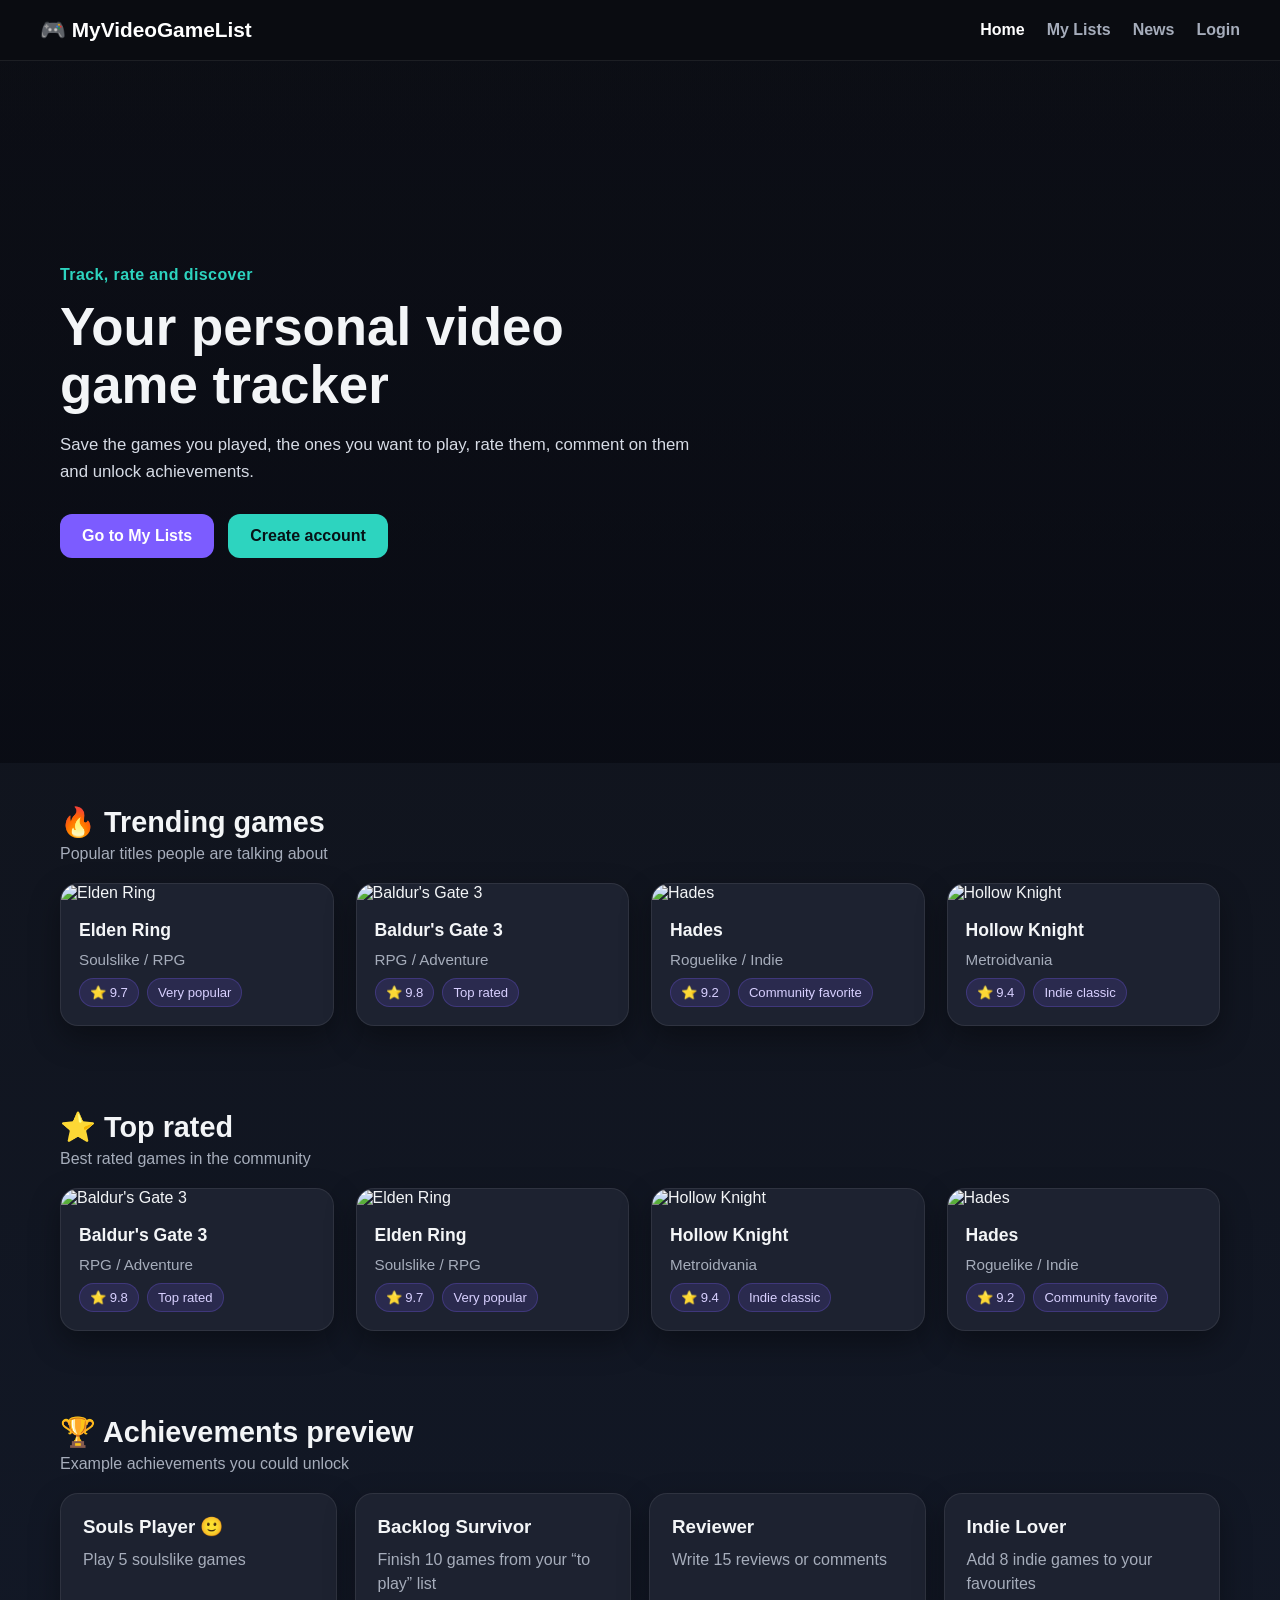
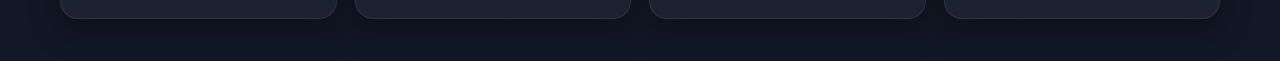
==== frontend/index.html @ ff4ba2a9 "Added complete frontend starter for video game tracker" ====
<!DOCTYPE html>
<html lang="en">
<head>
  <meta charset="UTF-8" />
  <meta name="viewport" content="width=device-width, initial-scale=1.0" />
  <title>My Video Game List</title>
  <link rel="stylesheet" href="css/style.css" />
</head>
<body>
  <header class="navbar">
    <div class="logo">🎮 MyVideoGameList</div>

    <nav>
      <a href="index.html" class="active">Home</a>
      <a href="library.html">My Lists</a>
      <a href="news.html">News</a>
      <a href="login.html" id="navAuthLink">Login</a>
    </nav>
  </header>

  <main>
    <section class="hero">
      <div class="hero-overlay"></div>
      <div class="hero-content">
        <p class="hero-tag">Track, rate and discover</p>
        <h1>Your personal video game tracker</h1>
        <p class="hero-text">
          Save the games you played, the ones you want to play, rate them,
          comment on them and unlock achievements.
        </p>
        <div class="hero-buttons">
          <a href="library.html" class="btn btn-primary">Go to My Lists</a>
          <a href="login.html" class="btn btn-secondary">Create account</a>
        </div>
      </div>
    </section>

    <section class="section">
      <div class="section-header">
        <h2>🔥 Trending games</h2>
        <p>Popular titles people are talking about</p>
      </div>
      <div id="trendingGames" class="card-grid"></div>
    </section>

    <section class="section">
      <div class="section-header">
        <h2>⭐ Top rated</h2>
        <p>Best rated games in the community</p>
      </div>
      <div id="topRatedGames" class="card-grid"></div>
    </section>

    <section class="section">
      <div class="section-header">
        <h2>🏆 Achievements preview</h2>
        <p>Example achievements you could unlock</p>
      </div>

      <div class="achievement-grid">
        <div class="achievement-card">
          <h3>Souls Player 🙂</h3>
          <p>Play 5 soulslike games</p>
        </div>
        <div class="achievement-card">
          <h3>Backlog Survivor</h3>
          <p>Finish 10 games from your “to play” list</p>
        </div>
        <div class="achievement-card">
          <h3>Reviewer</h3>
          <p>Write 15 reviews or comments</p>
        </div>
        <div class="achievement-card">
          <h3>Indie Lover</h3>
          <p>Add 8 indie games to your favourites</p>
        </div>
      </div>
    </section>
  </main>

  <script src="js/data.js"></script>
  <script src="js/app.js"></script>
</body>
</html>
---- frontend/css/style.css ----
* {
    margin: 0;
    padding: 0;
    box-sizing: border-box;
  }
  
  :root {
    --bg: #0f1117;
    --bg-soft: #171a22;
    --card: #1d2230;
    --card-hover: #252c3d;
    --text: #f3f5f7;
    --muted: #a6adbb;
    --primary: #7c5cff;
    --primary-hover: #6b4df0;
    --secondary: #2dd4bf;
    --secondary-hover: #14b8a6;
    --danger: #ff5d73;
    --border: rgba(255, 255, 255, 0.08);
    --shadow: 0 12px 30px rgba(0, 0, 0, 0.35);
  }
  
  body {
    font-family: Arial, Helvetica, sans-serif;
    background: linear-gradient(180deg, #0f1117 0%, #121826 100%);
    color: var(--text);
    min-height: 100vh;
  }
  
  a {
    text-decoration: none;
    color: inherit;
  }
  
  .navbar {
    position: sticky;
    top: 0;
    z-index: 100;
    background: rgba(10, 12, 18, 0.92);
    backdrop-filter: blur(8px);
    border-bottom: 1px solid var(--border);
    padding: 18px 40px;
    display: flex;
    justify-content: space-between;
    align-items: center;
  }
  
  .logo {
    font-size: 1.3rem;
    font-weight: bold;
    color: white;
  }
  
  .navbar nav {
    display: flex;
    gap: 22px;
    align-items: center;
  }
  
  .navbar nav a {
    color: var(--muted);
    font-weight: 600;
    transition: 0.2s;
  }
  
  .navbar nav a:hover,
  .navbar nav a.active {
    color: white;
  }
  
  .hero {
    position: relative;
    min-height: 78vh;
    display: flex;
    align-items: center;
    padding: 60px 60px;
    background:
      linear-gradient(rgba(8, 10, 18, 0.45), rgba(8, 10, 18, 0.8)),
      url("https://images.unsplash.com/photo-1542751371-adc38448a05e?auto=format&fit=crop&w=1600&q=80") center/cover no-repeat;
  }
  
  .hero-content {
    max-width: 650px;
    position: relative;
    z-index: 2;
  }
  
  .hero-tag {
    color: var(--secondary);
    font-weight: bold;
    margin-bottom: 14px;
    letter-spacing: 0.4px;
  }
  
  .hero h1 {
    font-size: 3.3rem;
    line-height: 1.1;
    margin-bottom: 18px;
  }
  
  .hero-text {
    font-size: 1.05rem;
    color: #d6dbe5;
    margin-bottom: 28px;
    line-height: 1.6;
  }
  
  .hero-buttons {
    display: flex;
    gap: 14px;
    flex-wrap: wrap;
  }
  
  .btn {
    border: none;
    border-radius: 12px;
    padding: 13px 22px;
    font-weight: bold;
    cursor: pointer;
    display: inline-block;
    transition: 0.2s ease;
  }
  
  .btn-primary {
    background: var(--primary);
    color: white;
  }
  
  .btn-primary:hover {
    background: var(--primary-hover);
    transform: translateY(-1px);
  }
  
  .btn-secondary {
    background: var(--secondary);
    color: #071216;
  }
  
  .btn-secondary:hover {
    background: var(--secondary-hover);
    transform: translateY(-1px);
  }
  
  .full-width {
    width: 100%;
  }
  
  .section {
    padding: 42px 60px;
  }
  
  .section-header {
    margin-bottom: 20px;
  }
  
  .section-header h2 {
    font-size: 1.8rem;
    margin-bottom: 6px;
  }
  
  .section-header p {
    color: var(--muted);
  }
  
  .card-grid {
    display: grid;
    grid-template-columns: repeat(auto-fit, minmax(220px, 1fr));
    gap: 22px;
  }
  
  .game-card {
    background: var(--card);
    border: 1px solid var(--border);
    border-radius: 18px;
    overflow: hidden;
    box-shadow: var(--shadow);
    transition: 0.25s ease;
  }
  
  .game-card:hover {
    transform: translateY(-4px);
    background: var(--card-hover);
  }
  
  .game-card img {
    width: 100%;
    height: 280px;
    object-fit: cover;
  }
  
  .game-card-content {
    padding: 18px;
  }
  
  .game-card-content h3 {
    margin-bottom: 10px;
    font-size: 1.1rem;
  }
  
  .game-meta {
    color: var(--muted);
    font-size: 0.95rem;
    margin-bottom: 10px;
  }
  
  .badge-row {
    display: flex;
    flex-wrap: wrap;
    gap: 8px;
  }
  
  .badge {
    background: rgba(124, 92, 255, 0.15);
    color: #d8d0ff;
    border: 1px solid rgba(124, 92, 255, 0.25);
    padding: 6px 10px;
    border-radius: 999px;
    font-size: 0.82rem;
  }
  
  .achievement-grid {
    display: grid;
    grid-template-columns: repeat(auto-fit, minmax(220px, 1fr));
    gap: 18px;
  }
  
  .achievement-card {
    background: var(--card);
    border: 1px solid var(--border);
    border-radius: 18px;
    padding: 22px;
    box-shadow: var(--shadow);
  }
  
  .achievement-card h3 {
    margin-bottom: 10px;
  }
  
  .achievement-card p {
    color: var(--muted);
    line-height: 1.5;
  }
  
  .auth-page {
    min-height: calc(100vh - 80px);
    display: flex;
    justify-content: center;
    align-items: center;
    padding: 40px;
  }
  
  .auth-wrapper {
    width: 100%;
    max-width: 1100px;
    display: grid;
    grid-template-columns: repeat(auto-fit, minmax(320px, 1fr));
    gap: 24px;
  }
  
  .auth-card {
    background: var(--card);
    border: 1px solid var(--border);
    border-radius: 22px;
    padding: 30px;
    box-shadow: var(--shadow);
  }
  
  .auth-card h1 {
    margin-bottom: 10px;
  }
  
  .auth-card p {
    color: var(--muted);
    margin-bottom: 20px;
    line-height: 1.5;
  }
  
  .auth-form {
    display: flex;
    flex-direction: column;
    gap: 14px;
  }
  
  .auth-form input,
  .quick-form input,
  .quick-form select {
    background: #111520;
    border: 1px solid var(--border);
    color: white;
    border-radius: 12px;
    padding: 13px 14px;
    outline: none;
  }
  
  .message {
    margin-top: 16px;
    min-height: 24px;
    font-weight: bold;
  }
  
  .page-container {
    padding: 30px 60px 60px 60px;
  }
  
  .page-intro {
    margin-bottom: 26px;
  }
  
  .page-intro h1 {
    font-size: 2.3rem;
    margin-bottom: 8px;
  }
  
  .page-intro p {
    color: var(--muted);
    line-height: 1.5;
  }
  
  .welcome-user {
    color: var(--secondary);
    font-weight: bold;
    margin-top: 8px;
  }
  
  .quick-form {
    display: grid;
    grid-template-columns: 2fr 1fr 1fr auto;
    gap: 12px;
  }
  
  .simple-list {
    display: flex;
    flex-direction: column;
    gap: 12px;
  }
  
  .list-item {
    background: var(--card);
    border: 1px solid var(--border);
    border-radius: 16px;
    padding: 16px 18px;
    display: flex;
    justify-content: space-between;
    gap: 16px;
    align-items: center;
  }
  
  .list-item-left h3 {
    margin-bottom: 6px;
  }
  
  .list-item-left p {
    color: var(--muted);
    font-size: 0.95rem;
  }
  
  .list-item-right {
    display: flex;
    gap: 10px;
    align-items: center;
  }
  
  .rating-pill {
    background: rgba(45, 212, 191, 0.15);
    color: #b8fff4;
    border: 1px solid rgba(45, 212, 191, 0.25);
    padding: 6px 10px;
    border-radius: 999px;
    font-size: 0.85rem;
  }
  
  .delete-btn {
    background: var(--danger);
    color: white;
    border: none;
    padding: 9px 12px;
    border-radius: 10px;
    cursor: pointer;
    font-weight: bold;
  }
  
  .empty-box {
    background: rgba(255, 255, 255, 0.03);
    border: 1px dashed var(--border);
    border-radius: 16px;
    padding: 18px;
    color: var(--muted);
  }
  
  .news-grid {
    display: grid;
    grid-template-columns: repeat(auto-fit, minmax(260px, 1fr));
    gap: 22px;
  }
  
  .news-card {
    background: var(--card);
    border: 1px solid var(--border);
    border-radius: 18px;
    overflow: hidden;
    box-shadow: var(--shadow);
  }
  
  .news-card img {
    width: 100%;
    height: 200px;
    object-fit: cover;
  }
  
  .news-content {
    padding: 18px;
  }
  
  .news-content h3 {
    margin-bottom: 10px;
  }
  
  .news-content p {
    color: var(--muted);
    line-height: 1.5;
    margin-bottom: 14px;
  }
  
  .news-tag {
    display: inline-block;
    background: rgba(124, 92, 255, 0.15);
    color: #d8d0ff;
    padding: 6px 10px;
    border-radius: 999px;
    font-size: 0.8rem;
  }
  
  @media (max-width: 900px) {
    .hero {
      padding: 40px 24px;
    }
  
    .hero h1 {
      font-size: 2.4rem;
    }
  
    .section,
    .page-container {
      padding-left: 24px;
      padding-right: 24px;
    }
  
    .navbar {
      padding: 16px 24px;
      flex-direction: column;
      gap: 14px;
    }
  
    .quick-form {
      grid-template-columns: 1fr;
    }
  
    .list-item {
      flex-direction: column;
      align-items: flex-start;
    }
  
    .list-item-right {
      width: 100%;
      justify-content: space-between;
    }
  }
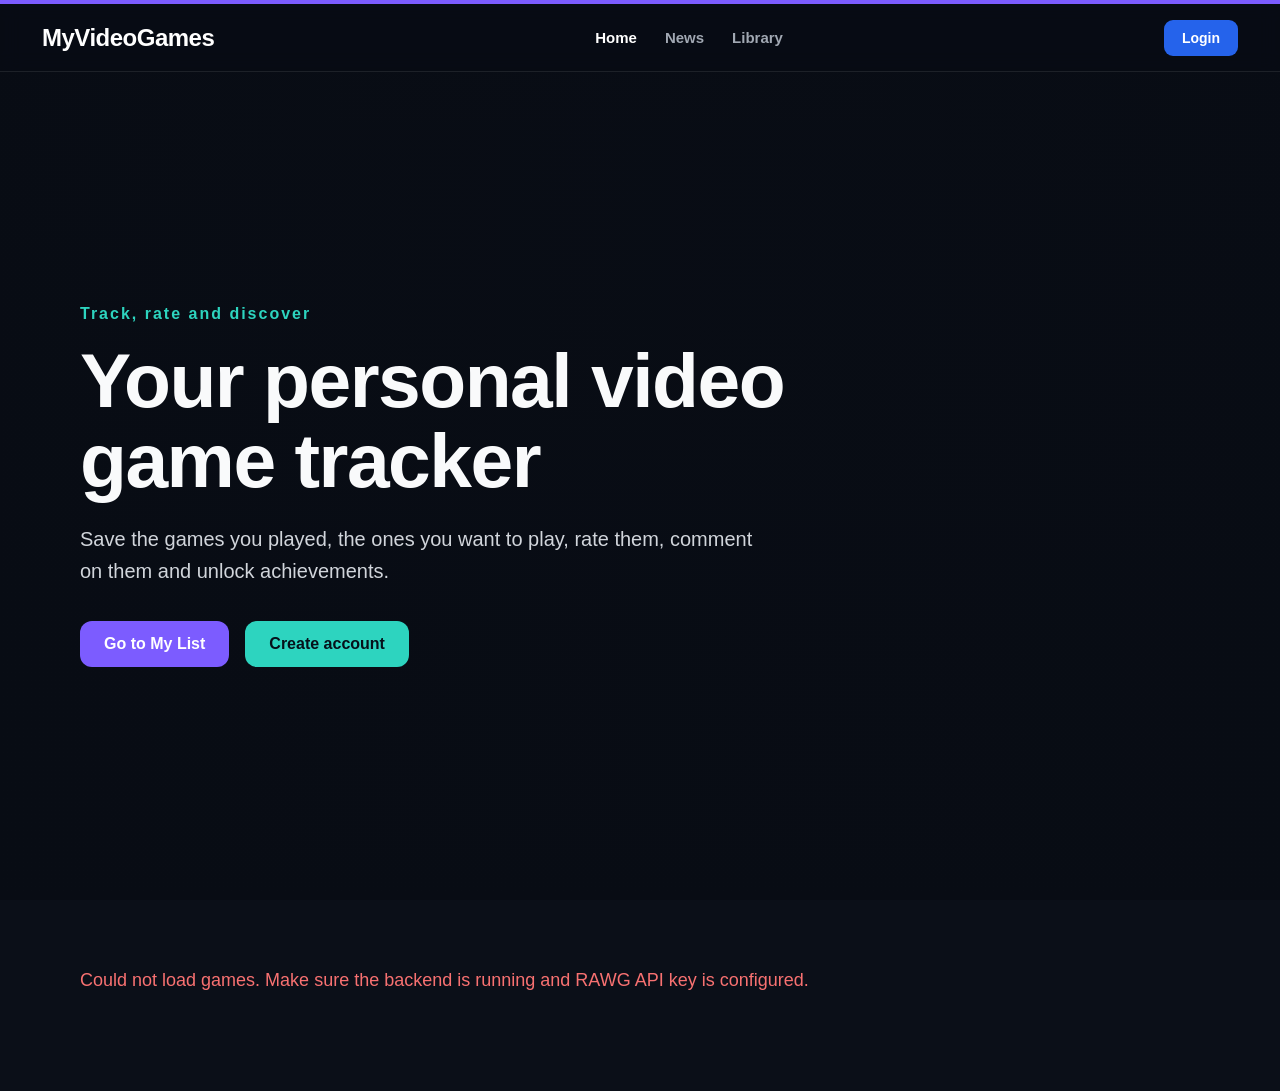
==== commit 79d57b17: "new fixes" ====
--- a/frontend/index.html
+++ b/frontend/index.html
@@ -1,84 +1,52 @@
 <!DOCTYPE html>
 <html lang="en">
 <head>
-  <meta charset="UTF-8" />
-  <meta name="viewport" content="width=device-width, initial-scale=1.0" />
-  <title>My Video Game List</title>
-  <link rel="stylesheet" href="css/style.css" />
+    <meta charset="UTF-8">
+    <meta name="viewport" content="width=device-width, initial-scale=1.0">
+    <title>MyVideoGames</title>
+
+    <link rel="stylesheet" href="css/style.css">
 </head>
 <body>
-  <header class="navbar">
-    <div class="logo">🎮 MyVideoGameList</div>
 
-    <nav>
-      <a href="index.html" class="active">Home</a>
-      <a href="library.html">My Lists</a>
-      <a href="news.html">News</a>
-      <a href="login.html" id="navAuthLink">Login</a>
-    </nav>
-  </header>
+    <header class="site-header">
+        <a href="index.html" class="logo">MyVideoGames</a>
 
-  <main>
-    <section class="hero">
-      <div class="hero-overlay"></div>
-      <div class="hero-content">
-        <p class="hero-tag">Track, rate and discover</p>
-        <h1>Your personal video game tracker</h1>
-        <p class="hero-text">
-          Save the games you played, the ones you want to play, rate them,
-          comment on them and unlock achievements.
-        </p>
-        <div class="hero-buttons">
-          <a href="library.html" class="btn btn-primary">Go to My Lists</a>
-          <a href="login.html" class="btn btn-secondary">Create account</a>
-        </div>
-      </div>
-    </section>
+        <nav class="main-nav">
+            <a href="index.html" class="active">Home</a>
+            <a href="news.html">News</a>
+            <a href="library.html">Library</a>
+        </nav>
 
-    <section class="section">
-      <div class="section-header">
-        <h2>🔥 Trending games</h2>
-        <p>Popular titles people are talking about</p>
-      </div>
-      <div id="trendingGames" class="card-grid"></div>
-    </section>
+        <div id="user-menu-container"></div>
+    </header>
 
-    <section class="section">
-      <div class="section-header">
-        <h2>⭐ Top rated</h2>
-        <p>Best rated games in the community</p>
-      </div>
-      <div id="topRatedGames" class="card-grid"></div>
-    </section>
+    <main>
+        <section class="home-hero">
+            <div class="hero-content">
+                <p class="hero-kicker">Track, rate and discover</p>
 
-    <section class="section">
-      <div class="section-header">
-        <h2>🏆 Achievements preview</h2>
-        <p>Example achievements you could unlock</p>
-      </div>
+                <h1>Your personal video game tracker</h1>
 
-      <div class="achievement-grid">
-        <div class="achievement-card">
-          <h3>Souls Player 🙂</h3>
-          <p>Play 5 soulslike games</p>
-        </div>
-        <div class="achievement-card">
-          <h3>Backlog Survivor</h3>
-          <p>Finish 10 games from your “to play” list</p>
-        </div>
-        <div class="achievement-card">
-          <h3>Reviewer</h3>
-          <p>Write 15 reviews or comments</p>
-        </div>
-        <div class="achievement-card">
-          <h3>Indie Lover</h3>
-          <p>Add 8 indie games to your favourites</p>
-        </div>
-      </div>
-    </section>
-  </main>
+                <p class="hero-text">
+                    Save the games you played, the ones you want to play, rate them,
+                    comment on them and unlock achievements.
+                </p>
 
-  <script src="js/data.js"></script>
-  <script src="js/app.js"></script>
+                <div class="hero-actions">
+                    <a href="library.html" class="btn btn-primary">Go to My List</a>
+                    <a href="login.html" class="btn btn-secondary">Create account</a>
+                </div>
+            </div>
+        </section>
+
+        <section class="home-games-area">
+            <div id="home-categories-container"></div>
+        </section>
+    </main>
+
+    <script src="js/auth.js"></script>
+    <script src="js/api.js"></script>
+    <script src="js/app.js"></script>
 </body>
 </html>
--- a/frontend/css/style.css
+++ b/frontend/css/style.css
@@ -1,467 +1,1219 @@
+/* ===============================
+   RESET / BASE
+================================ */
+
 * {
-    margin: 0;
-    padding: 0;
-    box-sizing: border-box;
-  }
-  
-  :root {
-    --bg: #0f1117;
-    --bg-soft: #171a22;
-    --card: #1d2230;
-    --card-hover: #252c3d;
-    --text: #f3f5f7;
-    --muted: #a6adbb;
-    --primary: #7c5cff;
-    --primary-hover: #6b4df0;
-    --secondary: #2dd4bf;
-    --secondary-hover: #14b8a6;
-    --danger: #ff5d73;
-    --border: rgba(255, 255, 255, 0.08);
-    --shadow: 0 12px 30px rgba(0, 0, 0, 0.35);
-  }
-  
-  body {
-    font-family: Arial, Helvetica, sans-serif;
-    background: linear-gradient(180deg, #0f1117 0%, #121826 100%);
-    color: var(--text);
-    min-height: 100vh;
-  }
-  
-  a {
-    text-decoration: none;
-    color: inherit;
-  }
-  
-  .navbar {
-    position: sticky;
-    top: 0;
-    z-index: 100;
-    background: rgba(10, 12, 18, 0.92);
-    backdrop-filter: blur(8px);
-    border-bottom: 1px solid var(--border);
-    padding: 18px 40px;
-    display: flex;
-    justify-content: space-between;
-    align-items: center;
-  }
-  
-  .logo {
-    font-size: 1.3rem;
-    font-weight: bold;
-    color: white;
-  }
-  
-  .navbar nav {
-    display: flex;
-    gap: 22px;
-    align-items: center;
-  }
-  
-  .navbar nav a {
-    color: var(--muted);
-    font-weight: 600;
-    transition: 0.2s;
-  }
-  
-  .navbar nav a:hover,
-  .navbar nav a.active {
-    color: white;
-  }
-  
-  .hero {
-    position: relative;
-    min-height: 78vh;
-    display: flex;
-    align-items: center;
-    padding: 60px 60px;
-    background:
-      linear-gradient(rgba(8, 10, 18, 0.45), rgba(8, 10, 18, 0.8)),
-      url("https://images.unsplash.com/photo-1542751371-adc38448a05e?auto=format&fit=crop&w=1600&q=80") center/cover no-repeat;
-  }
-  
-  .hero-content {
-    max-width: 650px;
-    position: relative;
-    z-index: 2;
-  }
-  
-  .hero-tag {
-    color: var(--secondary);
-    font-weight: bold;
-    margin-bottom: 14px;
-    letter-spacing: 0.4px;
-  }
-  
-  .hero h1 {
-    font-size: 3.3rem;
-    line-height: 1.1;
-    margin-bottom: 18px;
-  }
-  
+  margin: 0;
+  padding: 0;
+  box-sizing: border-box;
+}
+
+:root {
+  --bg: #0b0f18;
+  --bg-soft: #111827;
+  --card: #171b24;
+  --card-hover: #202637;
+  --text: #f9fafb;
+  --muted: #a1a8b3;
+  --primary: #7c5cff;
+  --primary-hover: #6344f5;
+  --secondary: #2dd4bf;
+  --secondary-hover: #14b8a6;
+  --danger: #ff5d73;
+  --border: rgba(255, 255, 255, 0.09);
+  --shadow: 0 18px 45px rgba(0, 0, 0, 0.35);
+}
+
+html,
+body {
+  width: 100%;
+  min-height: 100%;
+  background: var(--bg);
+  color: var(--text);
+  font-family: Arial, Helvetica, sans-serif;
+  overflow-x: hidden;
+}
+
+body {
+  min-height: 100vh;
+}
+
+a {
+  color: inherit;
+  text-decoration: none;
+}
+
+button {
+  font-family: inherit;
+}
+
+/* ===============================
+ HEADER
+================================ */
+
+.site-header {
+  width: 100%;
+  height: 72px;
+  background: rgba(8, 12, 20, 0.96);
+  border-top: 4px solid var(--primary);
+  border-bottom: 1px solid var(--border);
+  display: flex;
+  align-items: center;
+  justify-content: space-between;
+  padding: 0 42px;
+  position: sticky;
+  top: 0;
+  z-index: 1000;
+  backdrop-filter: blur(10px);
+}
+
+.logo {
+  color: white;
+  font-size: 24px;
+  font-weight: 800;
+  letter-spacing: -0.5px;
+}
+
+.main-nav {
+  display: flex;
+  align-items: center;
+  gap: 28px;
+}
+
+.main-nav a {
+  color: var(--muted);
+  font-size: 15px;
+  font-weight: 700;
+  transition: 0.2s ease;
+}
+
+.main-nav a:hover,
+.main-nav a.active {
+  color: white;
+}
+
+/* ===============================
+ USER MENU / LOGIN BUTTON
+================================ */
+
+.auth-buttons {
+  display: flex;
+  align-items: center;
+  gap: 10px;
+}
+
+.btn-login {
+  background: #2563eb;
+  color: white;
+  padding: 10px 18px;
+  border-radius: 9px;
+  font-weight: 800;
+  font-size: 14px;
+}
+
+.user-menu {
+  position: relative;
+}
+
+.user-menu-button {
+  background: transparent;
+  color: white;
+  border: 1px solid #303746;
+  padding: 7px 12px;
+  border-radius: 999px;
+  display: flex;
+  align-items: center;
+  gap: 9px;
+  cursor: pointer;
+}
+
+.user-menu-button:hover {
+  background-color: #1b2130;
+}
+
+.avatar {
+  width: 32px;
+  height: 32px;
+  border-radius: 50%;
+  background: #d9f99d;
+  color: #1a2e05;
+  display: flex;
+  align-items: center;
+  justify-content: center;
+  font-weight: 800;
+}
+
+.avatar.large {
+  width: 42px;
+  height: 42px;
+}
+
+.user-name {
+  font-size: 14px;
+  font-weight: 700;
+}
+
+.arrow {
+  font-size: 12px;
+  color: var(--muted);
+}
+
+.user-dropdown {
+  position: absolute;
+  top: 52px;
+  right: 0;
+  width: 260px;
+  background: #0d1117;
+  border: 1px solid #30363d;
+  border-radius: 12px;
+  box-shadow: var(--shadow);
+  padding: 10px;
+  z-index: 2000;
+}
+
+.hidden {
+  display: none;
+}
+
+.dropdown-header {
+  display: flex;
+  align-items: center;
+  gap: 12px;
+  padding: 12px;
+}
+
+.dropdown-header p {
+  margin-top: 2px;
+  color: #8b949e;
+  font-size: 13px;
+}
+
+.user-dropdown hr {
+  border: none;
+  border-top: 1px solid #30363d;
+  margin: 8px 0;
+}
+
+.dropdown-item {
+  display: block;
+  width: 100%;
+  text-align: left;
+  color: #f0f6fc;
+  background: transparent;
+  border: none;
+  text-decoration: none;
+  padding: 10px 12px;
+  border-radius: 8px;
+  font-size: 14px;
+  cursor: pointer;
+}
+
+.dropdown-item:hover {
+  background: #161b22;
+}
+
+.logout-button {
+  color: #f87171;
+}
+
+/* ===============================
+ HERO
+================================ */
+
+.home-hero {
+  position: relative;
+  width: 100%;
+  min-height: calc(100vh - 72px);
+  display: flex;
+  align-items: center;
+  padding: 0 80px;
+  background:
+      linear-gradient(90deg, rgba(8, 12, 20, 0.96) 0%, rgba(8, 12, 20, 0.72) 45%, rgba(8, 12, 20, 0.95) 100%),
+      linear-gradient(180deg, rgba(8, 12, 20, 0.1) 0%, rgba(8, 12, 20, 1) 100%),
+      url("https://images.unsplash.com/photo-1542751371-adc38448a05e?auto=format&fit=crop&w=1800&q=80");
+  background-size: cover;
+  background-position: center;
+}
+
+.hero-overlay {
+  display: none;
+}
+
+.hero-content {
+  max-width: 720px;
+  position: relative;
+  z-index: 2;
+}
+
+.hero-kicker {
+  color: var(--secondary);
+  font-weight: 800;
+  letter-spacing: 2px;
+  margin-bottom: 18px;
+}
+
+.hero-content h1 {
+  font-size: clamp(46px, 6vw, 86px);
+  line-height: 1.04;
+  margin-bottom: 22px;
+  letter-spacing: -1.5px;
+}
+
+.hero-text {
+  color: #d1d5db;
+  font-size: 20px;
+  line-height: 1.6;
+  max-width: 680px;
+}
+
+.hero-actions {
+  display: flex;
+  gap: 16px;
+  margin-top: 34px;
+  flex-wrap: wrap;
+}
+
+.btn {
+  display: inline-flex;
+  align-items: center;
+  justify-content: center;
+  border: none;
+  border-radius: 12px;
+  padding: 14px 24px;
+  font-weight: 800;
+  cursor: pointer;
+  transition: 0.2s ease;
+}
+
+.btn-primary {
+  background: var(--primary);
+  color: white;
+}
+
+.btn-primary:hover {
+  background: var(--primary-hover);
+  transform: translateY(-1px);
+}
+
+.btn-secondary {
+  background: var(--secondary);
+  color: #06111a;
+}
+
+.btn-secondary:hover {
+  background: var(--secondary-hover);
+  transform: translateY(-1px);
+}
+
+/* ===============================
+ GAMES SECTION
+================================ */
+
+.games-section {
+  width: 100%;
+  padding: 70px 80px 100px;
+  background: var(--bg);
+}
+
+.section-title {
+  margin-bottom: 32px;
+}
+
+.section-title h2 {
+  font-size: 40px;
+  margin-bottom: 8px;
+  letter-spacing: -0.5px;
+}
+
+.section-title p {
+  color: var(--muted);
+  font-size: 18px;
+}
+
+.games-grid {
+  display: grid;
+  grid-template-columns: repeat(auto-fill, minmax(230px, 1fr));
+  gap: 28px;
+  width: 100%;
+}
+
+/* ===============================
+ GAME CARD
+================================ */
+
+.game-card {
+  background: var(--card);
+  border: 1px solid var(--border);
+  border-radius: 18px;
+  overflow: hidden;
+  min-height: 440px;
+  display: flex;
+  flex-direction: column;
+  box-shadow: var(--shadow);
+  transition: 0.25s ease;
+}
+
+.game-card:hover {
+  transform: translateY(-5px);
+  background: var(--card-hover);
+  border-color: rgba(124, 92, 255, 0.55);
+}
+
+.game-image-wrapper {
+  width: 100%;
+  height: 310px;
+  background: #1f2937;
+  overflow: hidden;
+}
+
+.game-image {
+  width: 100%;
+  height: 100%;
+  object-fit: cover;
+  display: block;
+}
+
+/* por si alguna imagen antigua entra sin wrapper */
+.game-card > img {
+  width: 100%;
+  height: 310px;
+  object-fit: cover;
+  display: block;
+}
+
+.game-info {
+  padding: 18px;
+  display: flex;
+  flex-direction: column;
+  flex: 1;
+}
+
+.game-info h3 {
+  font-size: 19px;
+  margin-bottom: 8px;
+}
+
+.game-genre,
+.game-platform {
+  color: var(--muted);
+  font-size: 14px;
+  margin-bottom: 8px;
+}
+
+.game-button {
+  width: 100%;
+  margin-top: auto;
+  padding: 12px;
+  border: none;
+  border-radius: 10px;
+  background: var(--primary);
+  color: white;
+  font-weight: 800;
+  cursor: pointer;
+  transition: 0.2s ease;
+}
+
+.game-button:hover {
+  background: var(--primary-hover);
+}
+
+.game-button.added {
+  background: #16a34a;
+  cursor: default;
+}
+
+.game-button.login-required {
+  background: #52525b;
+}
+
+.game-button.login-required:hover {
+  background: #71717a;
+}
+
+.loading-message,
+.empty-message,
+.error-message {
+  color: var(--muted);
+  font-size: 18px;
+}
+
+.error-message {
+  color: #f87171;
+}
+
+/* ===============================
+ LOGIN / REGISTER PAGES
+================================ */
+
+.auth-page {
+  min-height: calc(100vh - 72px);
+  display: flex;
+  justify-content: center;
+  align-items: center;
+  padding: 40px;
+}
+
+.auth-wrapper {
+  width: 100%;
+  max-width: 1100px;
+  display: grid;
+  grid-template-columns: repeat(auto-fit, minmax(320px, 1fr));
+  gap: 24px;
+}
+
+.auth-card {
+  background: var(--card);
+  border: 1px solid var(--border);
+  border-radius: 22px;
+  padding: 30px;
+  box-shadow: var(--shadow);
+}
+
+.auth-card h1 {
+  margin-bottom: 10px;
+}
+
+.auth-card p {
+  color: var(--muted);
+  margin-bottom: 20px;
+  line-height: 1.5;
+}
+
+.auth-form {
+  display: flex;
+  flex-direction: column;
+  gap: 14px;
+}
+
+.auth-form input,
+.quick-form input,
+.quick-form select {
+  background: #111520;
+  border: 1px solid var(--border);
+  color: white;
+  border-radius: 12px;
+  padding: 13px 14px;
+  outline: none;
+}
+
+.message {
+  margin-top: 16px;
+  min-height: 24px;
+  font-weight: bold;
+}
+
+/* ===============================
+ LIBRARY / LIST
+================================ */
+
+.page-container {
+  padding: 40px 60px 70px;
+}
+
+.page-intro {
+  margin-bottom: 26px;
+}
+
+.page-intro h1 {
+  font-size: 38px;
+  margin-bottom: 8px;
+}
+
+.page-intro p {
+  color: var(--muted);
+  line-height: 1.5;
+}
+
+.welcome-user {
+  color: var(--secondary);
+  font-weight: bold;
+  margin-top: 8px;
+}
+
+.quick-form {
+  display: grid;
+  grid-template-columns: 2fr 1fr 1fr auto;
+  gap: 12px;
+}
+
+.simple-list {
+  display: flex;
+  flex-direction: column;
+  gap: 12px;
+}
+
+.list-item {
+  background: var(--card);
+  border: 1px solid var(--border);
+  border-radius: 16px;
+  padding: 16px 18px;
+  display: flex;
+  justify-content: space-between;
+  gap: 16px;
+  align-items: center;
+}
+
+.list-item-left h3 {
+  margin-bottom: 6px;
+}
+
+.list-item-left p {
+  color: var(--muted);
+  font-size: 0.95rem;
+}
+
+.list-item-right {
+  display: flex;
+  gap: 10px;
+  align-items: center;
+}
+
+.rating-pill {
+  background: rgba(45, 212, 191, 0.15);
+  color: #b8fff4;
+  border: 1px solid rgba(45, 212, 191, 0.25);
+  padding: 6px 10px;
+  border-radius: 999px;
+  font-size: 0.85rem;
+}
+
+.delete-btn {
+  background: var(--danger);
+  color: white;
+  border: none;
+  padding: 9px 12px;
+  border-radius: 10px;
+  cursor: pointer;
+  font-weight: bold;
+}
+
+.empty-box {
+  background: rgba(255, 255, 255, 0.03);
+  border: 1px dashed var(--border);
+  border-radius: 16px;
+  padding: 18px;
+  color: var(--muted);
+}
+
+/* ===============================
+ NEWS
+================================ */
+
+.news-grid {
+  display: grid;
+  grid-template-columns: repeat(auto-fit, minmax(260px, 1fr));
+  gap: 22px;
+}
+
+.news-card {
+  background: var(--card);
+  border: 1px solid var(--border);
+  border-radius: 18px;
+  overflow: hidden;
+  box-shadow: var(--shadow);
+}
+
+.news-card img {
+  width: 100%;
+  height: 200px;
+  object-fit: cover;
+}
+
+.news-content {
+  padding: 18px;
+}
+
+.news-content h3 {
+  margin-bottom: 10px;
+}
+
+.news-content p {
+  color: var(--muted);
+  line-height: 1.5;
+  margin-bottom: 14px;
+}
+
+.news-tag {
+  display: inline-block;
+  background: rgba(124, 92, 255, 0.15);
+  color: #d8d0ff;
+  padding: 6px 10px;
+  border-radius: 999px;
+  font-size: 0.8rem;
+}
+
+/* ===============================
+ RESPONSIVE
+================================ */
+
+@media (max-width: 900px) {
+  .site-header {
+      height: auto;
+      min-height: 72px;
+      padding: 16px 22px;
+      flex-wrap: wrap;
+      gap: 14px;
+  }
+
+  .main-nav {
+      order: 3;
+      width: 100%;
+      justify-content: center;
+  }
+
+  .home-hero {
+      min-height: 680px;
+      padding: 0 28px;
+  }
+
+  .hero-content h1 {
+      font-size: 42px;
+  }
+
   .hero-text {
-    font-size: 1.05rem;
-    color: #d6dbe5;
-    margin-bottom: 28px;
-    line-height: 1.6;
-  }
-  
-  .hero-buttons {
-    display: flex;
-    gap: 14px;
-    flex-wrap: wrap;
-  }
-  
-  .btn {
-    border: none;
-    border-radius: 12px;
-    padding: 13px 22px;
-    font-weight: bold;
-    cursor: pointer;
-    display: inline-block;
-    transition: 0.2s ease;
-  }
-  
-  .btn-primary {
-    background: var(--primary);
-    color: white;
-  }
-  
-  .btn-primary:hover {
-    background: var(--primary-hover);
-    transform: translateY(-1px);
-  }
-  
-  .btn-secondary {
-    background: var(--secondary);
-    color: #071216;
-  }
-  
-  .btn-secondary:hover {
-    background: var(--secondary-hover);
-    transform: translateY(-1px);
-  }
-  
-  .full-width {
-    width: 100%;
-  }
-  
-  .section {
-    padding: 42px 60px;
-  }
-  
-  .section-header {
-    margin-bottom: 20px;
-  }
-  
-  .section-header h2 {
-    font-size: 1.8rem;
-    margin-bottom: 6px;
-  }
-  
-  .section-header p {
-    color: var(--muted);
-  }
-  
-  .card-grid {
-    display: grid;
-    grid-template-columns: repeat(auto-fit, minmax(220px, 1fr));
-    gap: 22px;
-  }
-  
-  .game-card {
-    background: var(--card);
-    border: 1px solid var(--border);
-    border-radius: 18px;
-    overflow: hidden;
-    box-shadow: var(--shadow);
-    transition: 0.25s ease;
-  }
-  
-  .game-card:hover {
-    transform: translateY(-4px);
-    background: var(--card-hover);
-  }
-  
-  .game-card img {
-    width: 100%;
-    height: 280px;
-    object-fit: cover;
-  }
-  
-  .game-card-content {
-    padding: 18px;
-  }
-  
-  .game-card-content h3 {
-    margin-bottom: 10px;
-    font-size: 1.1rem;
-  }
-  
-  .game-meta {
-    color: var(--muted);
-    font-size: 0.95rem;
-    margin-bottom: 10px;
-  }
-  
-  .badge-row {
-    display: flex;
-    flex-wrap: wrap;
-    gap: 8px;
-  }
-  
-  .badge {
-    background: rgba(124, 92, 255, 0.15);
-    color: #d8d0ff;
-    border: 1px solid rgba(124, 92, 255, 0.25);
-    padding: 6px 10px;
-    border-radius: 999px;
-    font-size: 0.82rem;
-  }
-  
-  .achievement-grid {
-    display: grid;
-    grid-template-columns: repeat(auto-fit, minmax(220px, 1fr));
-    gap: 18px;
-  }
-  
-  .achievement-card {
-    background: var(--card);
-    border: 1px solid var(--border);
-    border-radius: 18px;
-    padding: 22px;
-    box-shadow: var(--shadow);
-  }
-  
-  .achievement-card h3 {
-    margin-bottom: 10px;
-  }
-  
-  .achievement-card p {
-    color: var(--muted);
-    line-height: 1.5;
-  }
-  
-  .auth-page {
-    min-height: calc(100vh - 80px);
-    display: flex;
-    justify-content: center;
-    align-items: center;
-    padding: 40px;
-  }
-  
-  .auth-wrapper {
-    width: 100%;
-    max-width: 1100px;
-    display: grid;
-    grid-template-columns: repeat(auto-fit, minmax(320px, 1fr));
-    gap: 24px;
-  }
-  
-  .auth-card {
-    background: var(--card);
-    border: 1px solid var(--border);
-    border-radius: 22px;
-    padding: 30px;
-    box-shadow: var(--shadow);
-  }
-  
-  .auth-card h1 {
-    margin-bottom: 10px;
-  }
-  
-  .auth-card p {
-    color: var(--muted);
-    margin-bottom: 20px;
-    line-height: 1.5;
-  }
-  
-  .auth-form {
-    display: flex;
-    flex-direction: column;
-    gap: 14px;
-  }
-  
-  .auth-form input,
-  .quick-form input,
-  .quick-form select {
-    background: #111520;
-    border: 1px solid var(--border);
-    color: white;
-    border-radius: 12px;
-    padding: 13px 14px;
-    outline: none;
-  }
-  
-  .message {
-    margin-top: 16px;
-    min-height: 24px;
-    font-weight: bold;
-  }
-  
-  .page-container {
-    padding: 30px 60px 60px 60px;
-  }
-  
-  .page-intro {
-    margin-bottom: 26px;
-  }
-  
-  .page-intro h1 {
-    font-size: 2.3rem;
-    margin-bottom: 8px;
-  }
-  
-  .page-intro p {
-    color: var(--muted);
-    line-height: 1.5;
-  }
-  
-  .welcome-user {
-    color: var(--secondary);
-    font-weight: bold;
-    margin-top: 8px;
-  }
-  
+      font-size: 17px;
+  }
+
+  .games-section {
+      padding: 50px 24px 80px;
+  }
+
+  .section-title h2 {
+      font-size: 32px;
+  }
+
   .quick-form {
-    display: grid;
-    grid-template-columns: 2fr 1fr 1fr auto;
-    gap: 12px;
-  }
-  
-  .simple-list {
-    display: flex;
-    flex-direction: column;
-    gap: 12px;
-  }
-  
+      grid-template-columns: 1fr;
+  }
+
   .list-item {
-    background: var(--card);
-    border: 1px solid var(--border);
-    border-radius: 16px;
-    padding: 16px 18px;
-    display: flex;
-    justify-content: space-between;
-    gap: 16px;
-    align-items: center;
-  }
-  
-  .list-item-left h3 {
-    margin-bottom: 6px;
-  }
-  
-  .list-item-left p {
-    color: var(--muted);
-    font-size: 0.95rem;
-  }
-  
-  .list-item-right {
-    display: flex;
-    gap: 10px;
-    align-items: center;
-  }
-  
-  .rating-pill {
-    background: rgba(45, 212, 191, 0.15);
-    color: #b8fff4;
-    border: 1px solid rgba(45, 212, 191, 0.25);
-    padding: 6px 10px;
-    border-radius: 999px;
-    font-size: 0.85rem;
-  }
-  
-  .delete-btn {
-    background: var(--danger);
-    color: white;
-    border: none;
-    padding: 9px 12px;
-    border-radius: 10px;
-    cursor: pointer;
-    font-weight: bold;
-  }
-  
-  .empty-box {
-    background: rgba(255, 255, 255, 0.03);
-    border: 1px dashed var(--border);
-    border-radius: 16px;
-    padding: 18px;
-    color: var(--muted);
-  }
-  
-  .news-grid {
-    display: grid;
-    grid-template-columns: repeat(auto-fit, minmax(260px, 1fr));
-    gap: 22px;
-  }
-  
-  .news-card {
-    background: var(--card);
-    border: 1px solid var(--border);
-    border-radius: 18px;
-    overflow: hidden;
-    box-shadow: var(--shadow);
-  }
-  
-  .news-card img {
-    width: 100%;
-    height: 200px;
-    object-fit: cover;
-  }
-  
-  .news-content {
-    padding: 18px;
-  }
-  
-  .news-content h3 {
-    margin-bottom: 10px;
-  }
-  
-  .news-content p {
-    color: var(--muted);
-    line-height: 1.5;
-    margin-bottom: 14px;
-  }
-  
-  .news-tag {
-    display: inline-block;
-    background: rgba(124, 92, 255, 0.15);
-    color: #d8d0ff;
-    padding: 6px 10px;
-    border-radius: 999px;
-    font-size: 0.8rem;
-  }
-  
-  @media (max-width: 900px) {
-    .hero {
-      padding: 40px 24px;
-    }
-  
-    .hero h1 {
-      font-size: 2.4rem;
-    }
-  
-    .section,
-    .page-container {
-      padding-left: 24px;
-      padding-right: 24px;
-    }
-  
-    .navbar {
-      padding: 16px 24px;
-      flex-direction: column;
-      gap: 14px;
-    }
-  
-    .quick-form {
-      grid-template-columns: 1fr;
-    }
-  
-    .list-item {
       flex-direction: column;
       align-items: flex-start;
-    }
-  
-    .list-item-right {
+  }
+
+  .list-item-right {
       width: 100%;
       justify-content: space-between;
-    }
-  }+  }
+}
+
+@media (max-width: 520px) {
+  .main-nav {
+      gap: 16px;
+  }
+
+  .hero-actions {
+      flex-direction: column;
+      align-items: flex-start;
+  }
+
+  .btn {
+      width: 100%;
+      max-width: 270px;
+  }
+
+  .games-grid {
+      grid-template-columns: 1fr;
+  }
+
+  .user-name {
+      display: none;
+  }
+}
+.site-header {
+  width: 100%;
+  height: 72px;
+  background: rgba(8, 12, 20, 0.96);
+  border-top: 4px solid var(--primary);
+  border-bottom: 1px solid var(--border);
+  display: flex;
+  align-items: center;
+  justify-content: space-between;
+  padding: 0 42px;
+  position: sticky;
+  top: 0;
+  z-index: 1000;
+}
+
+.logo {
+  color: white;
+  font-size: 24px;
+  font-weight: 800;
+}
+
+.main-nav {
+  display: flex;
+  align-items: center;
+  gap: 28px;
+}
+
+.main-nav a {
+  color: var(--muted);
+  font-size: 15px;
+  font-weight: 700;
+}
+
+.main-nav a:hover,
+.main-nav a.active {
+  color: white;
+}
+
+.home-games-area {
+  padding: 70px 80px 100px;
+  background: var(--bg);
+}
+
+.games-category {
+  margin-bottom: 72px;
+}
+
+.games-grid {
+  display: grid;
+  grid-template-columns: repeat(5, minmax(180px, 1fr));
+  gap: 28px;
+}
+
+.game-card {
+  background: var(--card);
+  border: 1px solid var(--border);
+  border-radius: 18px;
+  overflow: hidden;
+  min-height: 440px;
+  display: flex;
+  flex-direction: column;
+  box-shadow: var(--shadow);
+}
+
+.game-image-wrapper {
+  width: 100%;
+  height: 290px;
+  background: #1f2937;
+  overflow: hidden;
+}
+
+.game-image {
+  width: 100%;
+  height: 100%;
+  object-fit: cover;
+  display: block;
+}
+#user-menu-container {
+  display: flex;
+  align-items: center;
+}
+
+.user-menu-button {
+  min-width: 0;
+}
+
+.user-menu-text {
+  display: flex;
+  flex-direction: column;
+  align-items: flex-start;
+  line-height: 1.1;
+}
+
+.user-name {
+  font-size: 14px;
+  font-weight: 800;
+  color: white;
+}
+
+.user-email {
+  font-size: 11px;
+  color: #9ca3af;
+  margin-top: 2px;
+  max-width: 140px;
+  overflow: hidden;
+  text-overflow: ellipsis;
+  white-space: nowrap;
+}
+
+.user-dropdown {
+  width: 290px;
+}
+
+.dropdown-header strong {
+  display: block;
+  font-size: 15px;
+}
+
+.dropdown-header p {
+  max-width: 190px;
+  overflow: hidden;
+  text-overflow: ellipsis;
+  white-space: nowrap;
+}
+
+@media (max-width: 700px) {
+  .user-menu-text {
+      display: none;
+  }
+}
+/* ===============================
+   LIBRARY PAGE IMPROVED
+================================ */
+
+.library-page {
+  width: 100%;
+  min-height: calc(100vh - 72px);
+  background:
+      radial-gradient(circle at top left, rgba(124, 92, 255, 0.16), transparent 34%),
+      linear-gradient(180deg, #0b0f18 0%, #111827 100%);
+}
+
+.library-hero {
+  padding: 56px 60px 28px;
+  border-bottom: 1px solid var(--border);
+}
+
+.library-hero h1 {
+  font-size: clamp(38px, 5vw, 62px);
+  line-height: 1.05;
+  margin-bottom: 14px;
+}
+
+.library-hero p {
+  max-width: 780px;
+  color: #cbd5e1;
+  font-size: 18px;
+  line-height: 1.6;
+}
+
+.library-layout {
+  padding: 34px 60px 80px;
+  display: grid;
+  grid-template-columns: 1fr;
+  gap: 26px;
+}
+
+.library-panel {
+  background: rgba(23, 27, 36, 0.88);
+  border: 1px solid var(--border);
+  border-radius: 24px;
+  padding: 26px;
+  box-shadow: var(--shadow);
+}
+
+.add-game-panel {
+  position: relative;
+  z-index: 5;
+}
+
+.library-panel .section-header {
+  margin-bottom: 20px;
+}
+
+.library-panel .section-header h2 {
+  font-size: 28px;
+  margin-bottom: 6px;
+}
+
+.library-panel .section-header p {
+  color: var(--muted);
+  font-size: 15px;
+}
+
+/* ===============================
+ SEARCH BOX
+================================ */
+
+.game-search-box {
+  position: relative;
+  margin-bottom: 18px;
+}
+
+.game-search-box label,
+.form-field label {
+  display: block;
+  color: #d1d5db;
+  font-weight: 800;
+  font-size: 14px;
+  margin-bottom: 8px;
+}
+
+.game-search-box input {
+  width: 100%;
+  height: 54px;
+  background: #0f1624;
+  border: 1px solid rgba(255, 255, 255, 0.12);
+  color: white;
+  border-radius: 16px;
+  padding: 0 18px;
+  outline: none;
+  font-size: 16px;
+  transition: 0.2s ease;
+}
+
+.game-search-box input:focus,
+.library-add-form select:focus,
+.library-add-form input:focus {
+  border-color: rgba(124, 92, 255, 0.9);
+  box-shadow: 0 0 0 4px rgba(124, 92, 255, 0.18);
+}
+
+.search-results {
+  position: absolute;
+  width: 100%;
+  top: calc(100% + 10px);
+  left: 0;
+  background: #111827;
+  border: 1px solid rgba(255, 255, 255, 0.12);
+  border-radius: 18px;
+  box-shadow: 0 24px 60px rgba(0, 0, 0, 0.55);
+  overflow: hidden;
+  z-index: 100;
+  display: none;
+  max-height: 460px;
+  overflow-y: auto;
+}
+
+.search-result-item {
+  width: 100%;
+  display: grid;
+  grid-template-columns: 96px 1fr;
+  gap: 14px;
+  padding: 12px;
+  cursor: pointer;
+  border: none;
+  border-bottom: 1px solid rgba(255,255,255,0.06);
+  background: transparent;
+  color: white;
+  text-align: left;
+}
+
+.search-result-item:last-child {
+  border-bottom: none;
+}
+
+.search-result-item:hover {
+  background: rgba(124, 92, 255, 0.12);
+}
+
+.search-result-item img {
+  width: 96px;
+  height: 68px;
+  object-fit: cover;
+  border-radius: 12px;
+  background: #1f2937;
+}
+
+.search-result-text {
+  min-width: 0;
+}
+
+.search-result-text h4 {
+  margin: 2px 0 7px;
+  font-size: 16px;
+  color: white;
+}
+
+.search-result-meta {
+  display: flex;
+  flex-wrap: wrap;
+  gap: 8px;
+  margin-bottom: 6px;
+}
+
+.search-result-meta span {
+  background: rgba(255, 255, 255, 0.06);
+  color: #d1d5db;
+  border-radius: 999px;
+  padding: 4px 8px;
+  font-size: 12px;
+}
+
+.search-result-text p {
+  color: var(--muted);
+  font-size: 13px;
+  line-height: 1.4;
+}
+
+.search-empty {
+  padding: 18px;
+  color: var(--muted);
+}
+
+/* ===============================
+ SELECTED GAME PREVIEW
+================================ */
+
+.selected-game-preview {
+  background:
+      linear-gradient(135deg, rgba(124, 92, 255, 0.14), rgba(45, 212, 191, 0.06)),
+      #111827;
+  border: 1px solid rgba(124, 92, 255, 0.28);
+  border-radius: 22px;
+  padding: 16px;
+  margin-bottom: 18px;
+  display: flex;
+  gap: 18px;
+  align-items: flex-start;
+}
+
+.selected-game-preview img {
+  width: 220px;
+  height: 135px;
+  object-fit: cover;
+  border-radius: 16px;
+  background: #1f2937;
+  flex-shrink: 0;
+}
+
+.selected-game-info {
+  flex: 1;
+  min-width: 0;
+}
+
+.selected-game-title-row {
+  display: flex;
+  align-items: center;
+  justify-content: space-between;
+  gap: 14px;
+  margin-bottom: 8px;
+}
+
+.selected-game-title-row h3 {
+  font-size: 22px;
+}
+
+.selected-game-meta {
+  color: var(--secondary);
+  font-weight: 800;
+  margin-bottom: 10px;
+}
+
+.selected-game-info p {
+  color: #cbd5e1;
+  line-height: 1.5;
+}
+
+/* ===============================
+ ADD FORM
+================================ */
+
+.library-add-form {
+  display: grid;
+  grid-template-columns: 1.3fr 0.8fr auto;
+  gap: 14px;
+  align-items: end;
+}
+
+.form-field {
+  display: flex;
+  flex-direction: column;
+}
+
+.library-add-form select,
+.library-add-form input {
+  width: 100%;
+  height: 50px;
+  background: #0f1624;
+  border: 1px solid rgba(255, 255, 255, 0.12);
+  color: white;
+  border-radius: 14px;
+  padding: 0 14px;
+  outline: none;
+  font-size: 15px;
+}
+
+.library-add-button {
+  height: 50px;
+  white-space: nowrap;
+}
+
+/* ===============================
+ LIST ITEMS IMPROVED
+================================ */
+
+.simple-list {
+  display: grid;
+  gap: 12px;
+}
+
+.list-item {
+  background: #111827;
+  border: 1px solid var(--border);
+  border-radius: 18px;
+  padding: 16px 18px;
+  display: flex;
+  justify-content: space-between;
+  gap: 16px;
+  align-items: center;
+}
+
+.list-item-left h3 {
+  font-size: 18px;
+  margin-bottom: 6px;
+}
+
+.list-item-left p {
+  color: var(--muted);
+}
+
+.list-item-right {
+  display: flex;
+  gap: 10px;
+  align-items: center;
+  flex-shrink: 0;
+}
+
+.empty-box {
+  background: rgba(255, 255, 255, 0.035);
+  border: 1px dashed rgba(255, 255, 255, 0.14);
+  border-radius: 18px;
+  padding: 18px;
+  color: var(--muted);
+}
+
+/* ===============================
+ LIBRARY RESPONSIVE
+================================ */
+
+@media (max-width: 900px) {
+  .library-hero {
+      padding: 42px 24px 22px;
+  }
+
+  .library-layout {
+      padding: 24px 24px 70px;
+  }
+
+  .library-add-form {
+      grid-template-columns: 1fr;
+  }
+
+  .selected-game-preview {
+      flex-direction: column;
+  }
+
+  .selected-game-preview img {
+      width: 100%;
+      height: 210px;
+  }
+}
+
+@media (max-width: 560px) {
+  .search-result-item {
+      grid-template-columns: 74px 1fr;
+  }
+
+  .search-result-item img {
+      width: 74px;
+      height: 58px;
+  }
+
+  .search-result-meta span {
+      font-size: 11px;
+  }
+
+  .list-item {
+      flex-direction: column;
+      align-items: flex-start;
+  }
+
+  .list-item-right {
+      width: 100%;
+      justify-content: space-between;
+  }
+}
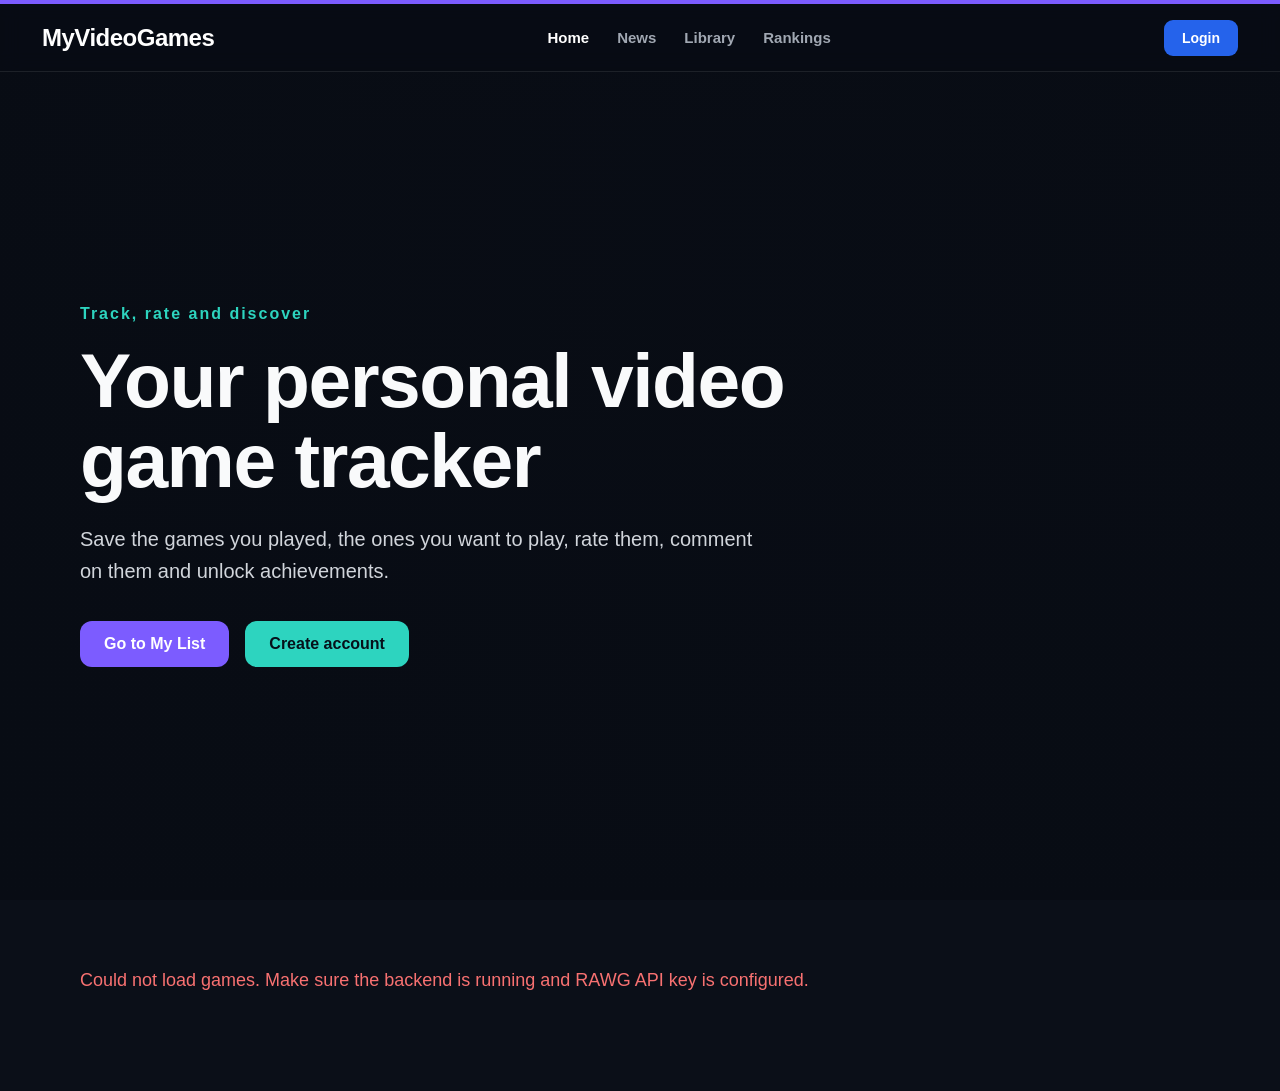
==== commit c9ce8723: "almost finished" ====
--- a/frontend/index.html
+++ b/frontend/index.html
@@ -16,6 +16,7 @@
             <a href="index.html" class="active">Home</a>
             <a href="news.html">News</a>
             <a href="library.html">Library</a>
+            <a href="rankings.html">Rankings</a>
         </nav>
 
         <div id="user-menu-container"></div>
@@ -33,9 +34,8 @@
                     comment on them and unlock achievements.
                 </p>
 
-                <div class="hero-actions">
-                    <a href="library.html" class="btn btn-primary">Go to My List</a>
-                    <a href="login.html" class="btn btn-secondary">Create account</a>
+                <div class="hero-actions" id="homeHeroActions">
+                    <!-- JavaScript fills this depending on login state -->
                 </div>
             </div>
         </section>
@@ -47,6 +47,7 @@
 
     <script src="js/auth.js"></script>
     <script src="js/api.js"></script>
+    <script src="js/achievements.js"></script>
     <script src="js/app.js"></script>
 </body>
 </html>
--- a/frontend/css/style.css
+++ b/frontend/css/style.css
@@ -1216,4 +1216,1596 @@
       width: 100%;
       justify-content: space-between;
   }
+}
+/* ===============================
+   HOME CAROUSEL IMPROVEMENTS
+================================ */
+
+.category-header {
+  display: flex;
+  justify-content: space-between;
+  align-items: flex-end;
+  gap: 20px;
+  margin-bottom: 28px;
+}
+
+.carousel-controls {
+  display: flex;
+  gap: 10px;
+}
+
+.carousel-btn {
+  width: 44px;
+  height: 44px;
+  border-radius: 999px;
+  border: 1px solid var(--border);
+  background: #171b24;
+  color: white;
+  font-size: 28px;
+  font-weight: 800;
+  cursor: pointer;
+  transition: 0.2s ease;
+}
+
+.carousel-btn:hover:not(:disabled) {
+  background: var(--primary);
+  transform: translateY(-2px);
+}
+
+.carousel-btn:disabled {
+  opacity: 0.35;
+  cursor: not-allowed;
+}
+
+.clickable-card {
+  cursor: pointer;
+}
+
+.clickable-card:hover h3 {
+  color: var(--secondary);
+}
+
+/* ===============================
+ GAME DETAIL PAGE
+================================ */
+
+.game-detail-page {
+  min-height: calc(100vh - 72px);
+  background: var(--bg);
+}
+
+.game-detail-hero {
+  min-height: 620px;
+  background-size: cover;
+  background-position: center;
+  display: flex;
+  align-items: center;
+  padding: 80px;
+}
+
+.game-detail-content {
+  max-width: 850px;
+}
+
+.back-link {
+  display: inline-block;
+  color: var(--secondary);
+  font-weight: 800;
+  margin-bottom: 24px;
+}
+
+.game-detail-content h1 {
+  font-size: clamp(46px, 6vw, 88px);
+  line-height: 1.02;
+  margin-bottom: 22px;
+}
+
+.detail-badges {
+  display: flex;
+  flex-wrap: wrap;
+  gap: 10px;
+  margin-bottom: 24px;
+}
+
+.detail-badges span {
+  background: rgba(255, 255, 255, 0.09);
+  border: 1px solid var(--border);
+  color: #d1d5db;
+  padding: 8px 12px;
+  border-radius: 999px;
+  font-size: 14px;
+  font-weight: 700;
+}
+
+.game-detail-content p {
+  color: #d1d5db;
+  font-size: 18px;
+  line-height: 1.7;
+  max-width: 850px;
+}
+
+.detail-actions {
+  display: flex;
+  gap: 14px;
+  flex-wrap: wrap;
+  margin-top: 32px;
+}
+
+.game-detail-info {
+  padding: 60px 80px 90px;
+}
+
+.detail-info-card {
+  background: var(--card);
+  border: 1px solid var(--border);
+  border-radius: 24px;
+  padding: 30px;
+  box-shadow: var(--shadow);
+}
+
+.detail-info-card h2 {
+  font-size: 30px;
+  margin-bottom: 24px;
+}
+
+.detail-info-grid {
+  display: grid;
+  grid-template-columns: repeat(4, 1fr);
+  gap: 18px;
+}
+
+.detail-info-grid div {
+  background: #111827;
+  border: 1px solid var(--border);
+  border-radius: 18px;
+  padding: 18px;
+}
+
+.detail-info-grid strong {
+  display: block;
+  color: var(--secondary);
+  margin-bottom: 8px;
+}
+
+.detail-info-grid p {
+  color: #d1d5db;
+  line-height: 1.5;
+}
+
+@media (max-width: 900px) {
+  .category-header {
+      align-items: flex-start;
+      flex-direction: column;
+  }
+
+  .game-detail-hero {
+      padding: 50px 24px;
+      min-height: 680px;
+  }
+
+  .game-detail-info {
+      padding: 40px 24px 70px;
+  }
+
+  .detail-info-grid {
+      grid-template-columns: 1fr 1fr;
+  }
+}
+
+@media (max-width: 560px) {
+  .detail-info-grid {
+      grid-template-columns: 1fr;
+  }
+}
+/* ===============================
+   PROFILE PAGE
+================================ */
+
+.profile-page {
+  min-height: calc(100vh - 72px);
+  background:
+      radial-gradient(circle at top left, rgba(124, 92, 255, 0.18), transparent 34%),
+      linear-gradient(180deg, #0b0f18 0%, #111827 100%);
+}
+
+.profile-hero {
+  padding: 56px 60px 28px;
+}
+
+.profile-card-large {
+  background:
+      linear-gradient(135deg, rgba(124, 92, 255, 0.18), rgba(45, 212, 191, 0.08)),
+      rgba(23, 27, 36, 0.94);
+  border: 1px solid rgba(124, 92, 255, 0.24);
+  border-radius: 28px;
+  padding: 34px;
+  box-shadow: var(--shadow);
+}
+
+.profile-top {
+  display: flex;
+  align-items: center;
+  gap: 22px;
+}
+
+.profile-avatar {
+  width: 86px;
+  height: 86px;
+  border-radius: 50%;
+  background: var(--secondary);
+  color: #06111a;
+  display: flex;
+  align-items: center;
+  justify-content: center;
+  font-size: 38px;
+  font-weight: 900;
+  flex-shrink: 0;
+}
+
+.profile-card-large h1 {
+  font-size: clamp(36px, 5vw, 64px);
+  line-height: 1;
+  margin-bottom: 8px;
+}
+
+.profile-card-large p {
+  color: #cbd5e1;
+}
+
+.profile-actions {
+  margin-top: 28px;
+  display: flex;
+  gap: 14px;
+  flex-wrap: wrap;
+}
+
+.profile-section {
+  padding: 34px 60px;
+}
+
+.stats-grid {
+  display: grid;
+  grid-template-columns: repeat(6, 1fr);
+  gap: 18px;
+}
+
+.stat-card {
+  background: var(--card);
+  border: 1px solid var(--border);
+  border-radius: 22px;
+  padding: 22px;
+  box-shadow: var(--shadow);
+}
+
+.stat-card span {
+  font-size: 28px;
+}
+
+.stat-card h3 {
+  font-size: 30px;
+  margin: 12px 0 4px;
+}
+
+.stat-card p {
+  color: var(--muted);
+}
+
+.achievement-grid-profile {
+  display: grid;
+  grid-template-columns: repeat(2, 1fr);
+  gap: 18px;
+}
+
+.achievement-profile-card {
+  background: var(--card);
+  border: 1px solid var(--border);
+  border-radius: 22px;
+  padding: 22px;
+  display: flex;
+  gap: 16px;
+  align-items: flex-start;
+  box-shadow: var(--shadow);
+}
+
+.achievement-profile-card.locked {
+  opacity: 0.5;
+}
+
+.achievement-profile-card.unlocked {
+  border-color: rgba(45, 212, 191, 0.35);
+}
+
+.achievement-icon {
+  width: 52px;
+  height: 52px;
+  border-radius: 16px;
+  background: rgba(124, 92, 255, 0.18);
+  display: flex;
+  align-items: center;
+  justify-content: center;
+  font-size: 26px;
+  flex-shrink: 0;
+}
+
+.achievement-profile-card h3 {
+  margin-bottom: 6px;
+}
+
+.achievement-profile-card p {
+  color: var(--muted);
+  line-height: 1.5;
+  margin-bottom: 8px;
+}
+
+.achievement-profile-card strong {
+  color: var(--secondary);
+}
+
+.profile-recent-list {
+  display: grid;
+  gap: 12px;
+}
+
+.profile-recent-item {
+  background: var(--card);
+  border: 1px solid var(--border);
+  border-radius: 18px;
+  padding: 18px;
+}
+
+.profile-recent-item h3 {
+  margin-bottom: 6px;
+}
+
+.profile-recent-item p {
+  color: var(--muted);
+}
+
+@media (max-width: 1100px) {
+  .stats-grid {
+      grid-template-columns: repeat(3, 1fr);
+  }
+}
+
+@media (max-width: 800px) {
+  .profile-hero,
+  .profile-section {
+      padding-left: 24px;
+      padding-right: 24px;
+  }
+
+  .profile-top {
+      flex-direction: column;
+      align-items: flex-start;
+  }
+
+  .stats-grid {
+      grid-template-columns: repeat(2, 1fr);
+  }
+
+  .achievement-grid-profile {
+      grid-template-columns: 1fr;
+  }
+}
+
+@media (max-width: 520px) {
+  .stats-grid {
+      grid-template-columns: 1fr;
+  }
+}
+/* ===============================
+   VIEW ALL / CATEGORY PAGE
+================================ */
+
+.category-title-row {
+  display: flex;
+  align-items: flex-end;
+  gap: 18px;
+}
+
+.view-all-link {
+  color: var(--secondary);
+  font-weight: 900;
+  margin-bottom: 8px;
+  white-space: nowrap;
+}
+
+.view-all-link:hover {
+  color: white;
+}
+
+.category-page {
+  min-height: calc(100vh - 72px);
+  background:
+      radial-gradient(circle at top left, rgba(124, 92, 255, 0.16), transparent 34%),
+      linear-gradient(180deg, #0b0f18 0%, #111827 100%);
+}
+
+.category-page-hero {
+  padding: 56px 60px 26px;
+  border-bottom: 1px solid var(--border);
+}
+
+.category-page-hero h1 {
+  font-size: clamp(42px, 6vw, 76px);
+  line-height: 1.05;
+  margin-bottom: 14px;
+}
+
+.category-page-hero p {
+  color: #cbd5e1;
+  max-width: 760px;
+  font-size: 18px;
+  line-height: 1.6;
+}
+
+.category-filter-panel {
+  padding: 28px 60px 0;
+}
+
+.category-filters {
+  background: rgba(23, 27, 36, 0.9);
+  border: 1px solid var(--border);
+  border-radius: 24px;
+  padding: 22px;
+  box-shadow: var(--shadow);
+  display: grid;
+  grid-template-columns: 2fr 1fr 1fr auto;
+  align-items: end;
+  gap: 16px;
+}
+
+.category-filters input,
+.category-filters select {
+  width: 100%;
+  height: 50px;
+  background: #0f1624;
+  border: 1px solid rgba(255, 255, 255, 0.12);
+  color: white;
+  border-radius: 14px;
+  padding: 0 14px;
+  outline: none;
+  font-size: 15px;
+}
+
+.category-filters input:focus,
+.category-filters select:focus {
+  border-color: rgba(124, 92, 255, 0.9);
+  box-shadow: 0 0 0 4px rgba(124, 92, 255, 0.18);
+}
+
+.category-results-section {
+  padding: 34px 60px 90px;
+}
+
+.category-games-grid {
+  display: grid;
+  grid-template-columns: repeat(5, minmax(180px, 1fr));
+  gap: 28px;
+}
+
+.category-pagination {
+  margin-top: 34px;
+  display: flex;
+  align-items: center;
+  justify-content: center;
+  gap: 18px;
+}
+
+.category-pagination button:disabled {
+  opacity: 0.45;
+  cursor: not-allowed;
+}
+
+#pageIndicator {
+  color: #d1d5db;
+  font-weight: 900;
+}
+
+@media (max-width: 1100px) {
+  .category-games-grid {
+      grid-template-columns: repeat(3, minmax(180px, 1fr));
+  }
+
+  .category-filters {
+      grid-template-columns: 1fr 1fr;
+  }
+}
+
+@media (max-width: 800px) {
+  .category-page-hero,
+  .category-filter-panel,
+  .category-results-section {
+      padding-left: 24px;
+      padding-right: 24px;
+  }
+
+  .category-games-grid {
+      grid-template-columns: repeat(2, minmax(150px, 1fr));
+  }
+
+  .category-title-row {
+      flex-direction: column;
+      align-items: flex-start;
+  }
+}
+
+@media (max-width: 540px) {
+  .category-filters {
+      grid-template-columns: 1fr;
+  }
+
+  .category-games-grid {
+      grid-template-columns: 1fr;
+  }
+}
+/* ===============================
+   ACHIEVEMENT UNLOCKED TOAST
+================================ */
+
+.achievement-toast-container {
+  position: fixed;
+  right: 24px;
+  bottom: 24px;
+  z-index: 99999;
+  display: flex;
+  flex-direction: column;
+  gap: 14px;
+  pointer-events: none;
+}
+
+.achievement-toast {
+  width: 360px;
+  max-width: calc(100vw - 48px);
+  background:
+      linear-gradient(135deg, rgba(124, 92, 255, 0.22), rgba(45, 212, 191, 0.12)),
+      #111827;
+  border: 1px solid rgba(45, 212, 191, 0.35);
+  border-radius: 20px;
+  padding: 18px;
+  box-shadow: 0 24px 70px rgba(0, 0, 0, 0.55);
+  display: flex;
+  gap: 14px;
+  align-items: center;
+  transform: translateX(120%);
+  opacity: 0;
+  transition: 0.35s ease;
+}
+
+.achievement-toast.show {
+  transform: translateX(0);
+  opacity: 1;
+}
+
+.achievement-toast-icon {
+  width: 54px;
+  height: 54px;
+  border-radius: 16px;
+  background: rgba(45, 212, 191, 0.18);
+  display: flex;
+  align-items: center;
+  justify-content: center;
+  font-size: 28px;
+  flex-shrink: 0;
+}
+
+.achievement-toast-content p {
+  color: var(--secondary);
+  font-size: 13px;
+  font-weight: 900;
+  margin-bottom: 3px;
+  text-transform: uppercase;
+  letter-spacing: 0.5px;
+}
+
+.achievement-toast-content h3 {
+  color: white;
+  font-size: 18px;
+  margin-bottom: 4px;
+}
+
+.achievement-toast-content span {
+  color: #cbd5e1;
+  font-size: 14px;
+  line-height: 1.4;
+}
+
+@media (max-width: 600px) {
+  .achievement-toast-container {
+      right: 14px;
+      bottom: 14px;
+  }
+
+  .achievement-toast {
+      width: calc(100vw - 28px);
+  }
+}
+.game-card-actions {
+  margin-top: auto;
+  display: grid;
+  gap: 10px;
+}
+
+.game-detail-link {
+  width: 100%;
+  display: inline-flex;
+  justify-content: center;
+  align-items: center;
+  padding: 11px 12px;
+  border-radius: 10px;
+  background: rgba(255, 255, 255, 0.06);
+  color: #d1d5db;
+  font-weight: 800;
+  transition: 0.2s ease;
+}
+
+.game-detail-link:hover {
+  background: rgba(45, 212, 191, 0.16);
+  color: var(--secondary);
+}
+/* ===============================
+   LIBRARY RECOMMENDATIONS
+================================ */
+
+.recommendation-panel {
+  overflow: hidden;
+}
+
+.recommendation-grid {
+  display: grid;
+  grid-template-columns: repeat(5, minmax(160px, 1fr));
+  gap: 18px;
+}
+
+.recommendation-card {
+  background: #111827;
+  border: 1px solid var(--border);
+  border-radius: 18px;
+  overflow: hidden;
+  box-shadow: var(--shadow);
+  display: flex;
+  flex-direction: column;
+  min-height: 390px;
+}
+
+.recommendation-card img {
+  width: 100%;
+  height: 210px;
+  object-fit: cover;
+  background: #1f2937;
+}
+
+.recommendation-content {
+  padding: 14px;
+  display: flex;
+  flex-direction: column;
+  flex: 1;
+}
+
+.recommendation-content h3 {
+  font-size: 16px;
+  margin-bottom: 6px;
+}
+
+.recommendation-content p {
+  color: var(--muted);
+  font-size: 13px;
+  margin-bottom: 8px;
+}
+
+.recommendation-content span {
+  color: #d1d5db;
+  font-size: 13px;
+  margin-bottom: 12px;
+}
+
+.recommendation-actions {
+  margin-top: auto;
+  display: grid;
+  gap: 9px;
+}
+
+.recommendation-actions .game-button,
+.recommendation-actions .game-detail-link {
+  font-size: 13px;
+  padding: 10px;
+}
+
+@media (max-width: 1100px) {
+  .recommendation-grid {
+      grid-template-columns: repeat(3, minmax(160px, 1fr));
+  }
+}
+
+@media (max-width: 700px) {
+  .recommendation-grid {
+      grid-template-columns: repeat(2, minmax(140px, 1fr));
+  }
+}
+
+@media (max-width: 500px) {
+  .recommendation-grid {
+      grid-template-columns: 1fr;
+  }
+}
+/* ===============================
+   SETTINGS PAGE
+================================ */
+
+.settings-page {
+  min-height: calc(100vh - 72px);
+  background:
+      radial-gradient(circle at top left, rgba(124, 92, 255, 0.18), transparent 34%),
+      linear-gradient(180deg, #0b0f18 0%, #111827 100%);
+}
+
+.settings-hero {
+  padding: 56px 60px 26px;
+  border-bottom: 1px solid var(--border);
+}
+
+.settings-hero h1 {
+  font-size: clamp(42px, 6vw, 76px);
+  line-height: 1.05;
+  margin-bottom: 14px;
+}
+
+.settings-hero p {
+  color: #cbd5e1;
+  max-width: 760px;
+  font-size: 18px;
+  line-height: 1.6;
+}
+
+.settings-layout {
+  padding: 34px 60px 90px;
+  display: grid;
+  grid-template-columns: 1.3fr 0.7fr;
+  gap: 26px;
+  align-items: start;
+}
+
+.settings-card {
+  background: rgba(23, 27, 36, 0.92);
+  border: 1px solid var(--border);
+  border-radius: 24px;
+  padding: 28px;
+  box-shadow: var(--shadow);
+}
+
+.settings-form {
+  display: grid;
+  gap: 18px;
+}
+
+.settings-form input {
+  width: 100%;
+  height: 52px;
+  background: #0f1624;
+  border: 1px solid rgba(255, 255, 255, 0.12);
+  color: white;
+  border-radius: 14px;
+  padding: 0 14px;
+  outline: none;
+  font-size: 15px;
+}
+
+.settings-form input:focus {
+  border-color: rgba(124, 92, 255, 0.9);
+  box-shadow: 0 0 0 4px rgba(124, 92, 255, 0.18);
+}
+
+.settings-preview {
+  display: flex;
+  align-items: center;
+  gap: 18px;
+  background: #111827;
+  border: 1px solid var(--border);
+  border-radius: 20px;
+  padding: 20px;
+}
+
+.settings-preview h3 {
+  font-size: 24px;
+  margin-bottom: 6px;
+}
+
+.settings-preview p {
+  color: var(--muted);
+}
+
+.settings-note {
+  margin-top: 18px;
+  background: rgba(45, 212, 191, 0.08);
+  border: 1px solid rgba(45, 212, 191, 0.2);
+  color: #cbd5e1;
+  border-radius: 16px;
+  padding: 16px;
+  line-height: 1.5;
+}
+
+.settings-note strong {
+  color: var(--secondary);
+}
+
+@media (max-width: 900px) {
+  .settings-hero,
+  .settings-layout {
+      padding-left: 24px;
+      padding-right: 24px;
+  }
+
+  .settings-layout {
+      grid-template-columns: 1fr;
+  }
+}
+/* ===============================
+   COMMUNITY / NEWS / BLOG / LFG
+================================ */
+
+.community-page {
+  min-height: calc(100vh - 72px);
+  background:
+      radial-gradient(circle at top left, rgba(124, 92, 255, 0.18), transparent 34%),
+      linear-gradient(180deg, #0b0f18 0%, #111827 100%);
+}
+
+.community-hero {
+  padding: 56px 60px 26px;
+  border-bottom: 1px solid var(--border);
+}
+
+.community-hero h1 {
+  font-size: clamp(42px, 6vw, 76px);
+  line-height: 1.05;
+  margin-bottom: 14px;
+}
+
+.community-hero p {
+  color: #cbd5e1;
+  max-width: 800px;
+  font-size: 18px;
+  line-height: 1.6;
+}
+
+.community-layout {
+  padding: 34px 60px 90px;
+  display: grid;
+  grid-template-columns: 0.9fr 1.4fr;
+  gap: 26px;
+  align-items: start;
+}
+
+.community-panel {
+  background: rgba(23, 27, 36, 0.92);
+  border: 1px solid var(--border);
+  border-radius: 24px;
+  padding: 28px;
+  box-shadow: var(--shadow);
+}
+
+.post-form {
+  display: grid;
+  gap: 18px;
+}
+
+.post-form input,
+.post-form select,
+.post-form textarea,
+.community-feed-header select {
+  width: 100%;
+  background: #0f1624;
+  border: 1px solid rgba(255, 255, 255, 0.12);
+  color: white;
+  border-radius: 14px;
+  padding: 0 14px;
+  outline: none;
+  font-size: 15px;
+}
+
+.post-form input,
+.post-form select,
+.community-feed-header select {
+  height: 50px;
+}
+
+.post-form textarea {
+  min-height: 160px;
+  resize: vertical;
+  padding-top: 14px;
+  line-height: 1.5;
+}
+
+.post-form input:focus,
+.post-form select:focus,
+.post-form textarea:focus,
+.community-feed-header select:focus {
+  border-color: rgba(124, 92, 255, 0.9);
+  box-shadow: 0 0 0 4px rgba(124, 92, 255, 0.18);
+}
+
+.community-feed-header {
+  display: flex;
+  align-items: flex-end;
+  justify-content: space-between;
+  gap: 18px;
+}
+
+.community-feed-header select {
+  max-width: 190px;
+}
+
+.posts-feed {
+  display: grid;
+  gap: 18px;
+}
+
+.post-card {
+  background: #111827;
+  border: 1px solid var(--border);
+  border-radius: 22px;
+  overflow: hidden;
+  box-shadow: var(--shadow);
+}
+
+.post-card img {
+  width: 100%;
+  height: 230px;
+  object-fit: cover;
+  background: #1f2937;
+}
+
+.post-card-content {
+  padding: 22px;
+}
+
+.post-card-top {
+  display: flex;
+  justify-content: space-between;
+  align-items: center;
+  gap: 14px;
+  margin-bottom: 12px;
+}
+
+.post-type {
+  display: inline-flex;
+  padding: 6px 10px;
+  border-radius: 999px;
+  font-size: 12px;
+  font-weight: 900;
+  background: rgba(124, 92, 255, 0.16);
+  color: #d8d0ff;
+  border: 1px solid rgba(124, 92, 255, 0.28);
+}
+
+.post-type.lfg {
+  background: rgba(45, 212, 191, 0.14);
+  color: #b8fff4;
+  border-color: rgba(45, 212, 191, 0.28);
+}
+
+.post-type.review {
+  background: rgba(250, 204, 21, 0.14);
+  color: #fef3c7;
+  border-color: rgba(250, 204, 21, 0.28);
+}
+
+.post-type.news {
+  background: rgba(96, 165, 250, 0.14);
+  color: #bfdbfe;
+  border-color: rgba(96, 165, 250, 0.28);
+}
+
+.post-date {
+  color: var(--muted);
+  font-size: 13px;
+}
+
+.post-card h3 {
+  font-size: 24px;
+  margin-bottom: 8px;
+}
+
+.post-author {
+  color: var(--muted);
+  margin-bottom: 14px;
+}
+
+.post-content {
+  color: #d1d5db;
+  line-height: 1.6;
+  white-space: pre-line;
+  margin-bottom: 18px;
+}
+
+@media (max-width: 1000px) {
+  .community-layout {
+      grid-template-columns: 1fr;
+  }
+}
+
+@media (max-width: 700px) {
+  .community-hero,
+  .community-layout {
+      padding-left: 24px;
+      padding-right: 24px;
+  }
+
+  .community-feed-header {
+      flex-direction: column;
+      align-items: stretch;
+  }
+
+  .community-feed-header select {
+      max-width: none;
+  }
+}
+/* ===============================
+   PUBLIC PROFILES + RANKING
+================================ */
+
+.user-profile-link {
+    color: var(--secondary);
+    font-weight: 900;
+}
+
+.user-profile-link:hover {
+    color: white;
+}
+
+.ranking-list {
+    display: grid;
+    gap: 12px;
+}
+
+.ranking-item {
+    background: var(--card);
+    border: 1px solid var(--border);
+    border-radius: 18px;
+    padding: 16px 18px;
+    display: grid;
+    grid-template-columns: auto 1fr auto;
+    gap: 16px;
+    align-items: center;
+    box-shadow: var(--shadow);
+}
+
+.ranking-position {
+    width: 46px;
+    height: 46px;
+    border-radius: 14px;
+    background: rgba(124, 92, 255, 0.18);
+    color: #d8d0ff;
+    display: flex;
+    align-items: center;
+    justify-content: center;
+    font-weight: 900;
+}
+
+.ranking-info h3 {
+    margin-bottom: 5px;
+}
+
+.ranking-info p {
+    color: var(--muted);
+}
+
+.ranking-score {
+    background: rgba(45, 212, 191, 0.14);
+    border: 1px solid rgba(45, 212, 191, 0.28);
+    color: #b8fff4;
+    padding: 8px 12px;
+    border-radius: 999px;
+    font-weight: 900;
+    white-space: nowrap;
+}
+
+.public-list-grid {
+    display: grid;
+    grid-template-columns: repeat(4, minmax(170px, 1fr));
+    gap: 18px;
+}
+
+.public-list-card {
+    background: var(--card);
+    border: 1px solid var(--border);
+    border-radius: 18px;
+    overflow: hidden;
+    box-shadow: var(--shadow);
+}
+
+.public-list-card img {
+    width: 100%;
+    height: 190px;
+    object-fit: cover;
+    background: #1f2937;
+}
+
+.public-list-card div {
+    padding: 14px;
+}
+
+.public-list-card h3 {
+    margin-bottom: 6px;
+    font-size: 16px;
+}
+
+.public-list-card p {
+    color: var(--muted);
+    margin-bottom: 8px;
+}
+
+@media (max-width: 1000px) {
+    .public-list-grid {
+        grid-template-columns: repeat(3, minmax(160px, 1fr));
+    }
+}
+
+@media (max-width: 700px) {
+    .public-list-grid {
+        grid-template-columns: repeat(2, minmax(140px, 1fr));
+    }
+
+    .ranking-item {
+        grid-template-columns: 1fr;
+        align-items: flex-start;
+    }
+
+    .ranking-score {
+        width: fit-content;
+    }
+}
+
+@media (max-width: 500px) {
+    .public-list-grid {
+        grid-template-columns: 1fr;
+    }
+}
+/* ===============================
+   LIBRARY REVIEWS
+================================ */
+
+.full-library-field {
+    grid-column: 1 / -1;
+}
+
+.full-library-field textarea {
+    width: 100%;
+    min-height: 110px;
+    background: #0f1624;
+    border: 1px solid rgba(255, 255, 255, 0.12);
+    color: white;
+    border-radius: 14px;
+    padding: 14px;
+    outline: none;
+    font-size: 15px;
+    resize: vertical;
+}
+
+.full-library-field textarea:focus {
+    border-color: rgba(124, 92, 255, 0.9);
+    box-shadow: 0 0 0 4px rgba(124, 92, 255, 0.18);
+}
+
+.list-item-expanded {
+    display: grid;
+    grid-template-columns: 90px 1fr auto;
+    align-items: center;
+}
+
+.list-item-image {
+    width: 90px;
+    height: 90px;
+    border-radius: 14px;
+    object-fit: cover;
+    background: #1f2937;
+}
+
+.list-review {
+    margin-top: 8px;
+    color: #d1d5db;
+    line-height: 1.5;
+    font-style: italic;
+}
+
+.muted-review {
+    color: var(--muted);
+}
+
+.small-edit-btn {
+    padding: 9px 12px;
+    font-size: 13px;
+}
+
+@media (max-width: 800px) {
+    .list-item-expanded {
+        grid-template-columns: 1fr;
+    }
+
+    .list-item-image {
+        width: 100%;
+        height: 180px;
+    }
+}
+/* ===============================
+   GLOBAL RANKINGS PAGE
+================================ */
+
+.ranking-page {
+  min-height: calc(100vh - 72px);
+  background:
+      radial-gradient(circle at top left, rgba(124, 92, 255, 0.18), transparent 34%),
+      linear-gradient(180deg, #0b0f18 0%, #111827 100%);
+}
+
+.ranking-hero {
+  padding: 56px 60px 26px;
+  border-bottom: 1px solid var(--border);
+}
+
+.ranking-hero h1 {
+  font-size: clamp(42px, 6vw, 76px);
+  line-height: 1.05;
+  margin-bottom: 14px;
+}
+
+.ranking-hero p {
+  color: #cbd5e1;
+  max-width: 760px;
+  font-size: 18px;
+  line-height: 1.6;
+}
+
+.ranking-filter-panel {
+  padding: 28px 60px 0;
+}
+
+.ranking-filters {
+  background: rgba(23, 27, 36, 0.92);
+  border: 1px solid var(--border);
+  border-radius: 24px;
+  padding: 22px;
+  box-shadow: var(--shadow);
+  display: grid;
+  grid-template-columns: 1.5fr 1fr auto;
+  gap: 16px;
+  align-items: end;
+}
+
+.ranking-filters input,
+.ranking-filters select {
+  width: 100%;
+  height: 50px;
+  background: #0f1624;
+  border: 1px solid rgba(255, 255, 255, 0.12);
+  color: white;
+  border-radius: 14px;
+  padding: 0 14px;
+  outline: none;
+  font-size: 15px;
+}
+
+.ranking-filters input:focus,
+.ranking-filters select:focus {
+  border-color: rgba(124, 92, 255, 0.9);
+  box-shadow: 0 0 0 4px rgba(124, 92, 255, 0.18);
+}
+
+.ranking-results-section {
+  padding: 34px 60px 90px;
+}
+
+.global-ranking-list {
+  display: grid;
+  gap: 18px;
+}
+
+.global-ranking-item {
+  background: rgba(23, 27, 36, 0.94);
+  border: 1px solid var(--border);
+  border-radius: 24px;
+  padding: 18px;
+  box-shadow: var(--shadow);
+  display: grid;
+  grid-template-columns: 70px 150px 1fr;
+  gap: 20px;
+  align-items: center;
+}
+
+.global-ranking-position {
+  width: 58px;
+  height: 58px;
+  border-radius: 18px;
+  background: rgba(124, 92, 255, 0.18);
+  color: #d8d0ff;
+  display: flex;
+  align-items: center;
+  justify-content: center;
+  font-weight: 900;
+  font-size: 18px;
+}
+
+.global-ranking-image-link img,
+.ranking-image-placeholder {
+  width: 150px;
+  height: 95px;
+  border-radius: 16px;
+  object-fit: cover;
+  background: #1f2937;
+  display: flex;
+  align-items: center;
+  justify-content: center;
+  color: var(--muted);
+  font-size: 13px;
+}
+
+.global-ranking-info h3 {
+  font-size: 24px;
+  margin-bottom: 7px;
+}
+
+.global-ranking-info h3:hover {
+  color: var(--secondary);
+}
+
+.global-ranking-info p {
+  color: var(--muted);
+  margin-bottom: 5px;
+}
+
+.global-ranking-meta {
+  display: flex;
+  flex-wrap: wrap;
+  gap: 10px;
+  margin-top: 12px;
+}
+
+.global-ranking-meta span {
+  background: rgba(255, 255, 255, 0.06);
+  color: #d1d5db;
+  border: 1px solid var(--border);
+  padding: 7px 10px;
+  border-radius: 999px;
+  font-size: 13px;
+  font-weight: 800;
+}
+
+@media (max-width: 850px) {
+  .ranking-hero,
+  .ranking-filter-panel,
+  .ranking-results-section {
+      padding-left: 24px;
+      padding-right: 24px;
+  }
+
+  .ranking-filters {
+      grid-template-columns: 1fr;
+  }
+
+  .global-ranking-item {
+      grid-template-columns: 1fr;
+  }
+
+  .global-ranking-image-link img,
+  .ranking-image-placeholder {
+      width: 100%;
+      height: 210px;
+  }
+}
+/* ===============================
+   MESSAGES PAGE
+================================ */
+
+.messages-page {
+  min-height: calc(100vh - 72px);
+  background:
+      radial-gradient(circle at top left, rgba(124, 92, 255, 0.18), transparent 34%),
+      linear-gradient(180deg, #0b0f18 0%, #111827 100%);
+}
+
+.messages-hero {
+  padding: 56px 60px 26px;
+  border-bottom: 1px solid var(--border);
+}
+
+.messages-hero h1 {
+  font-size: clamp(42px, 6vw, 76px);
+  line-height: 1.05;
+  margin-bottom: 14px;
+}
+
+.messages-hero p {
+  color: #cbd5e1;
+  max-width: 760px;
+  font-size: 18px;
+  line-height: 1.6;
+}
+
+.messages-layout {
+  padding: 34px 60px 90px;
+  display: grid;
+  grid-template-columns: 360px 1fr;
+  gap: 26px;
+  align-items: stretch;
+}
+
+.messages-sidebar,
+.messages-chat {
+  background: rgba(23, 27, 36, 0.92);
+  border: 1px solid var(--border);
+  border-radius: 24px;
+  padding: 24px;
+  box-shadow: var(--shadow);
+}
+
+.conversation-list {
+  display: grid;
+  gap: 10px;
+}
+
+.conversation-item {
+  width: 100%;
+  background: #111827;
+  border: 1px solid var(--border);
+  color: white;
+  border-radius: 18px;
+  padding: 14px;
+  display: flex;
+  gap: 12px;
+  align-items: center;
+  cursor: pointer;
+  text-align: left;
+}
+
+.conversation-item:hover {
+  border-color: rgba(124, 92, 255, 0.55);
+  background: #172033;
+}
+
+.conversation-avatar {
+  width: 44px;
+  height: 44px;
+  border-radius: 50%;
+  background: var(--secondary);
+  color: #06111a;
+  display: flex;
+  align-items: center;
+  justify-content: center;
+  font-weight: 900;
+  flex-shrink: 0;
+}
+
+.conversation-info {
+  min-width: 0;
+  flex: 1;
+}
+
+.conversation-top {
+  display: flex;
+  justify-content: space-between;
+  gap: 8px;
+  margin-bottom: 4px;
+}
+
+.conversation-info p {
+  color: var(--muted);
+  font-size: 13px;
+  overflow: hidden;
+  text-overflow: ellipsis;
+  white-space: nowrap;
+}
+
+.unread-pill {
+  background: var(--danger);
+  color: white;
+  border-radius: 999px;
+  padding: 2px 7px;
+  font-size: 12px;
+  font-weight: 900;
+}
+
+.chat-header {
+  border-bottom: 1px solid var(--border);
+  padding-bottom: 18px;
+  margin-bottom: 18px;
+}
+
+.chat-header h2 {
+  font-size: 28px;
+  margin-bottom: 5px;
+}
+
+.chat-header p {
+  color: var(--muted);
+}
+
+.messages-list {
+  height: 480px;
+  overflow-y: auto;
+  display: flex;
+  flex-direction: column;
+  gap: 12px;
+  padding-right: 6px;
+}
+
+.message-bubble {
+  max-width: 72%;
+  padding: 13px 15px;
+  border-radius: 18px;
+  line-height: 1.5;
+}
+
+.message-bubble p {
+  margin-bottom: 6px;
+}
+
+.message-bubble span {
+  font-size: 11px;
+  color: #cbd5e1;
+}
+
+.message-bubble.mine {
+  align-self: flex-end;
+  background: var(--primary);
+  color: white;
+  border-bottom-right-radius: 5px;
+}
+
+.message-bubble.theirs {
+  align-self: flex-start;
+  background: #111827;
+  border: 1px solid var(--border);
+  color: white;
+  border-bottom-left-radius: 5px;
+}
+
+.message-form {
+  margin-top: 18px;
+  display: grid;
+  grid-template-columns: 1fr auto;
+  gap: 12px;
+}
+
+.message-form textarea {
+  min-height: 58px;
+  max-height: 140px;
+  resize: vertical;
+  background: #0f1624;
+  border: 1px solid rgba(255, 255, 255, 0.12);
+  color: white;
+  border-radius: 16px;
+  padding: 14px;
+  outline: none;
+  font-size: 15px;
+}
+
+.message-form textarea:focus {
+  border-color: rgba(124, 92, 255, 0.9);
+  box-shadow: 0 0 0 4px rgba(124, 92, 255, 0.18);
+}
+
+@media (max-width: 950px) {
+  .messages-hero,
+  .messages-layout {
+      padding-left: 24px;
+      padding-right: 24px;
+  }
+
+  .messages-layout {
+      grid-template-columns: 1fr;
+  }
+
+  .messages-list {
+      height: 420px;
+  }
+}
+
+@media (max-width: 600px) {
+  .message-form {
+      grid-template-columns: 1fr;
+  }
+
+  .message-bubble {
+      max-width: 90%;
+  }
 }
